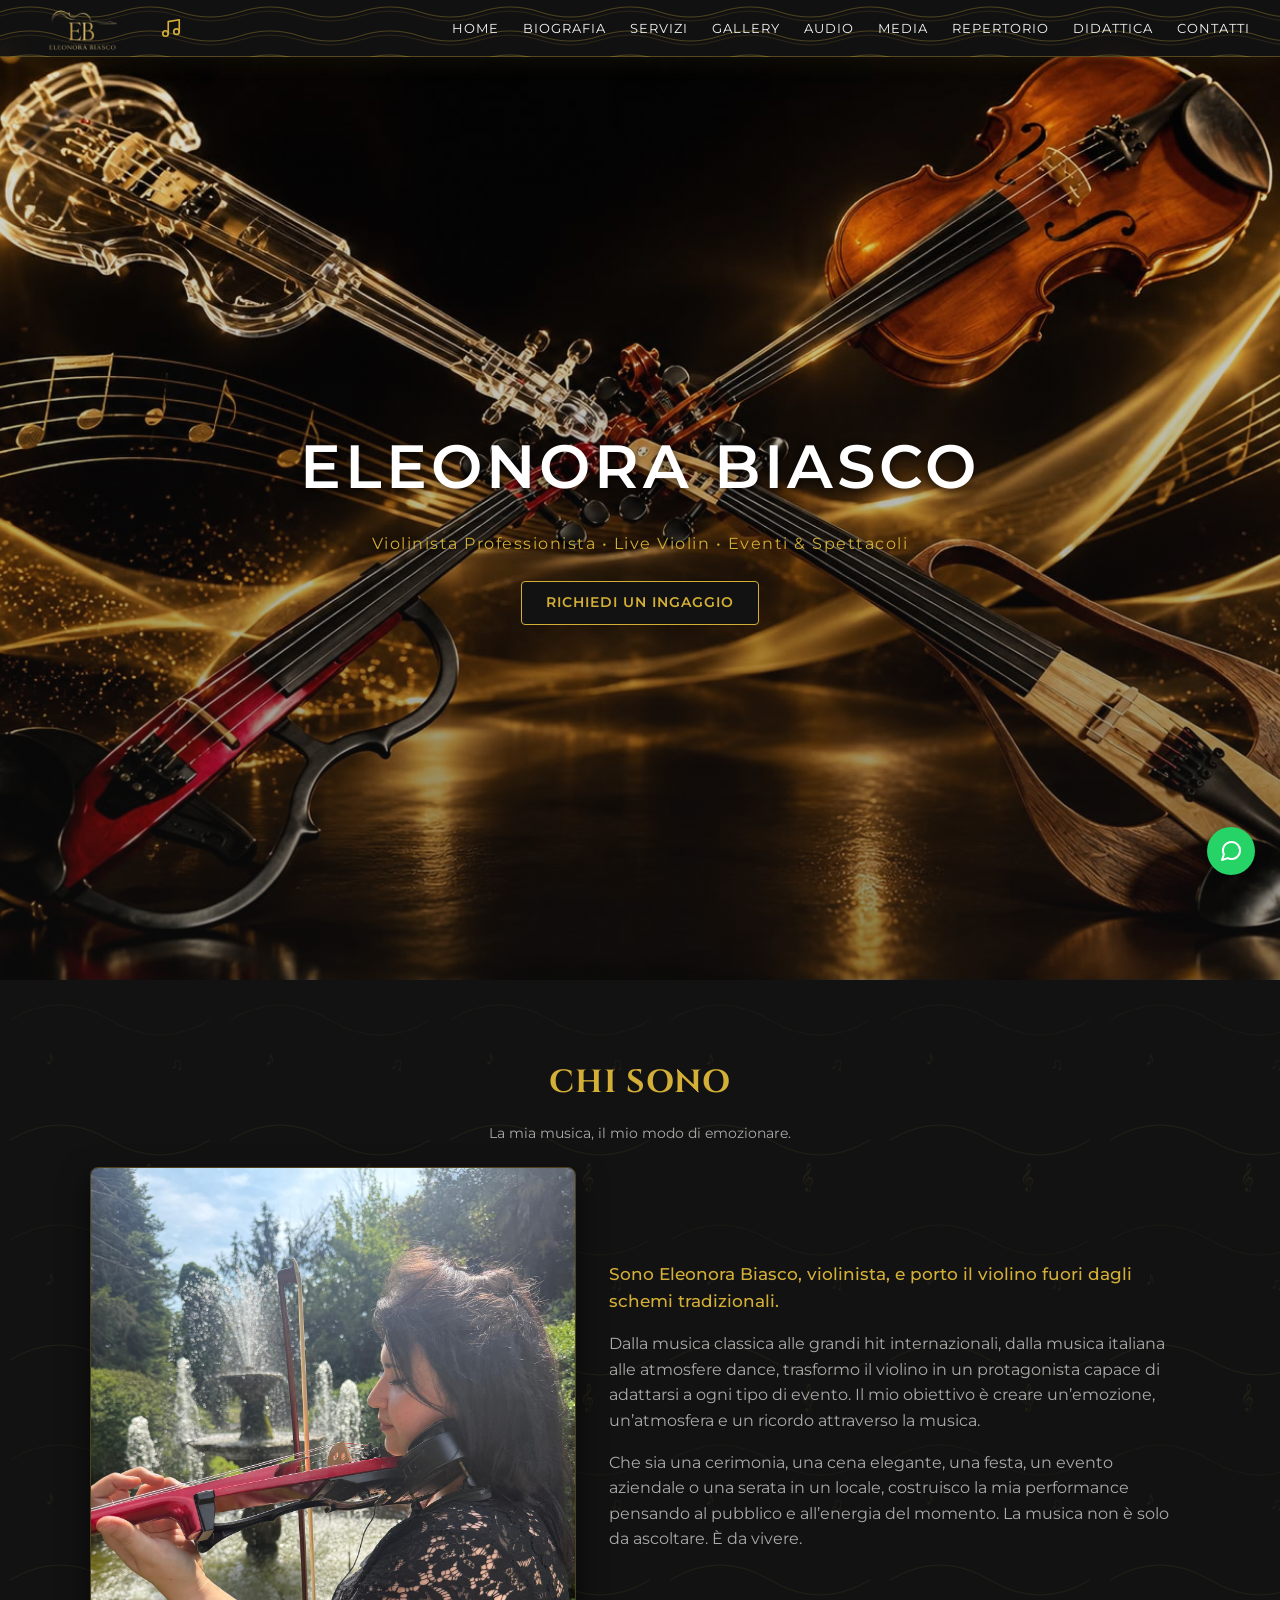
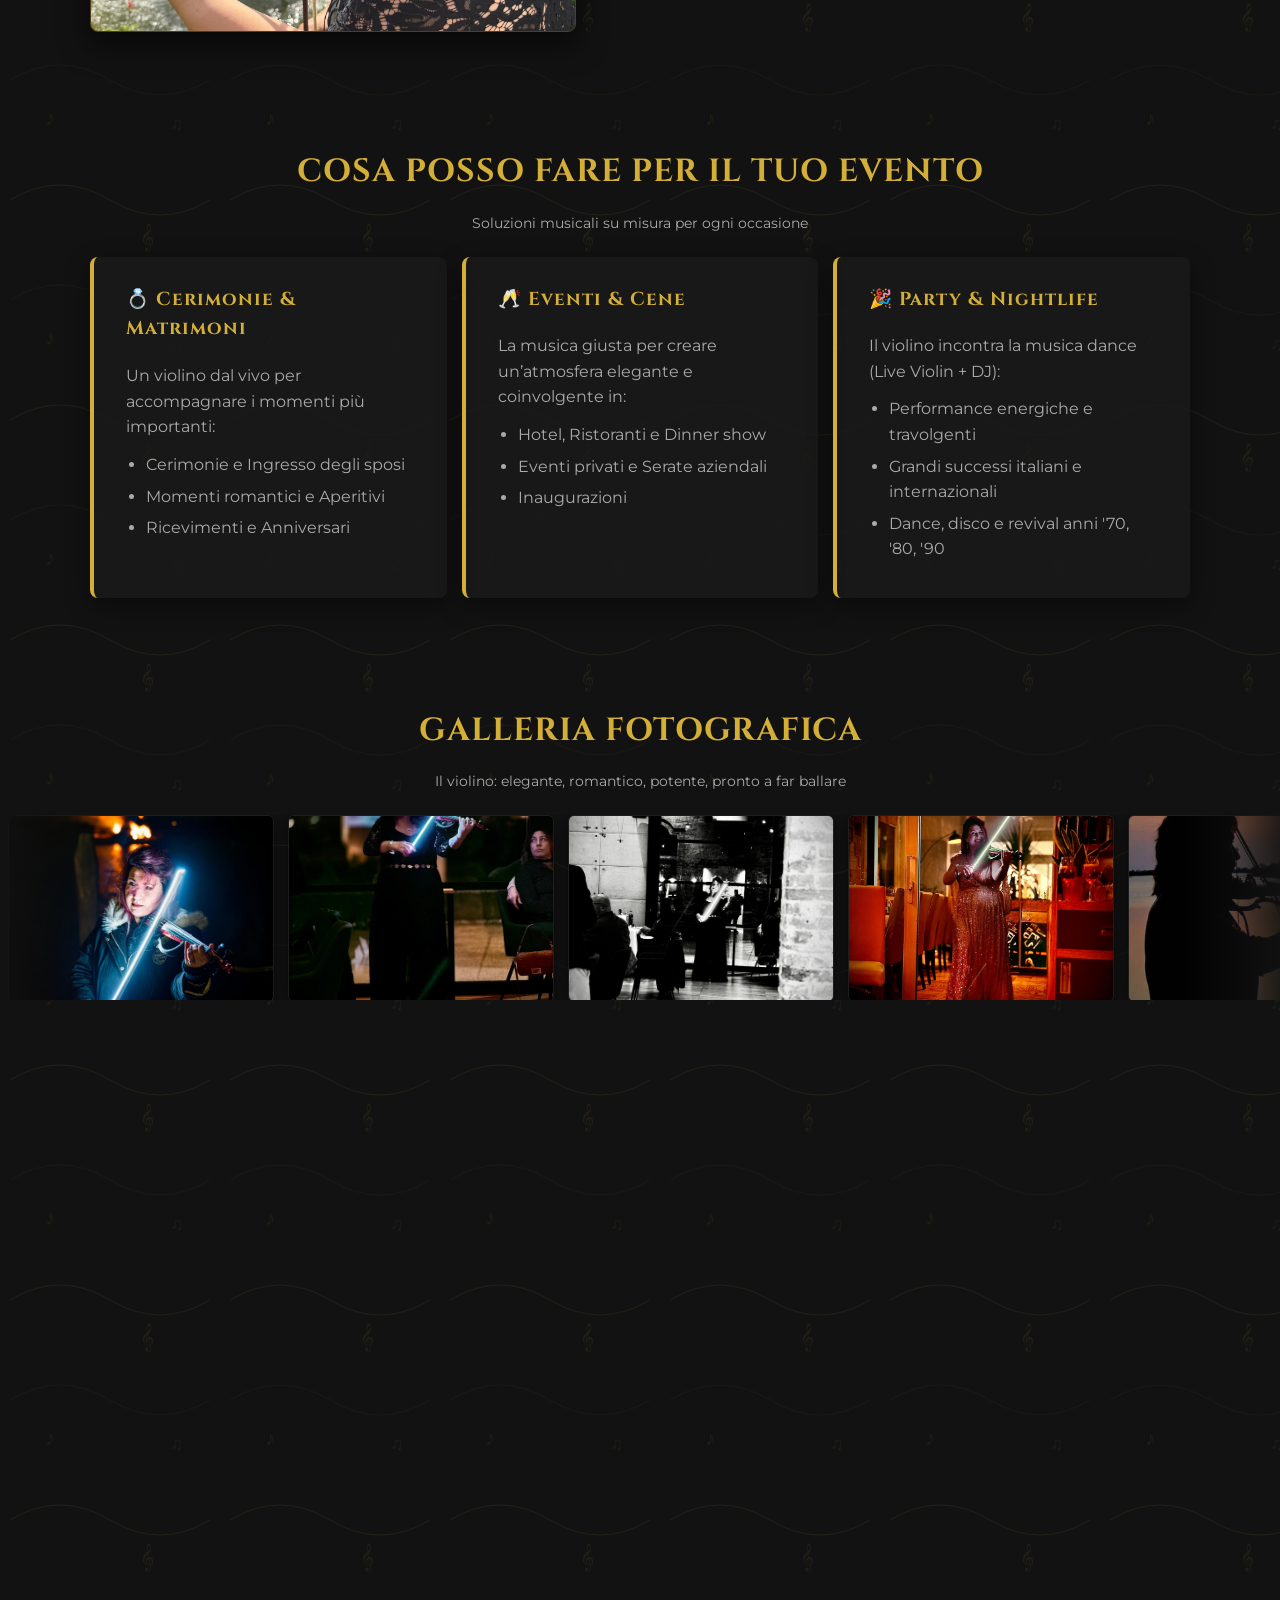
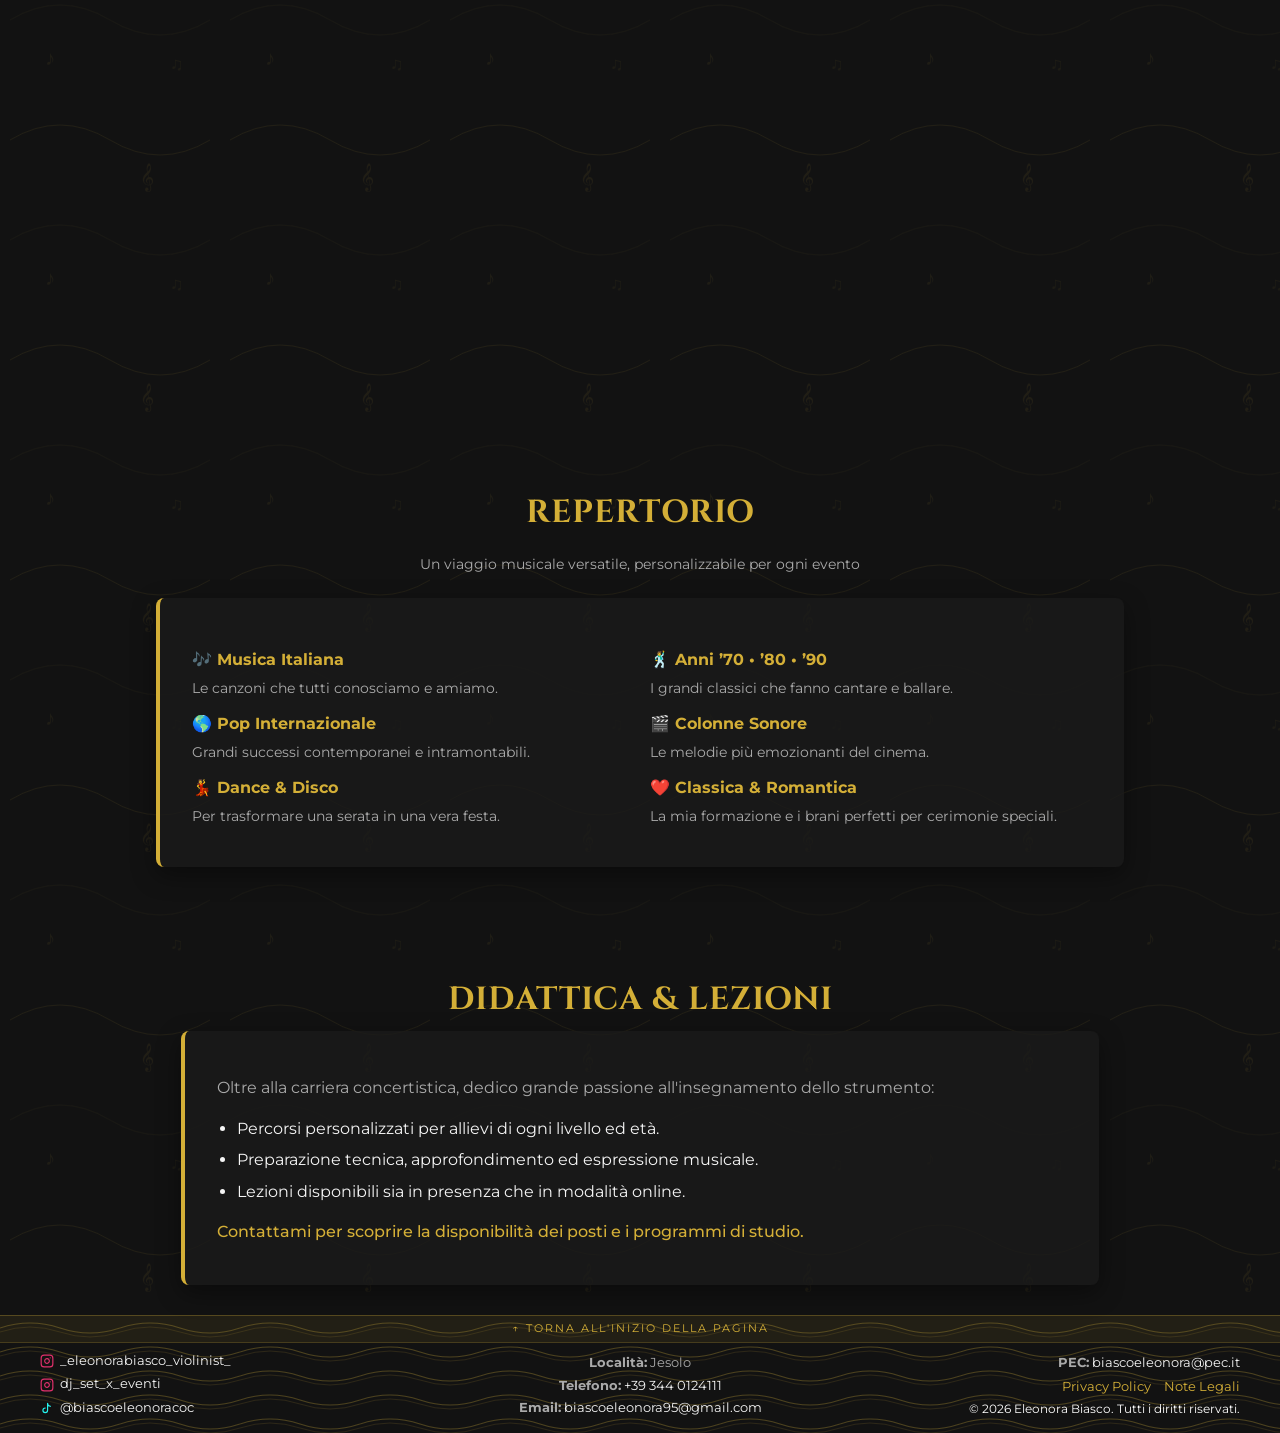
==== index.html @ b20035b4 "creazione sito Eleonora" ====
<!DOCTYPE html>
<html lang="it">
<head>
  <meta charset="UTF-8">
  <meta name="viewport" content="width=device-width, initial-scale=1.0">
  <title>Eleonora Biasco | Violinista Professionista</title>
  <link rel="stylesheet" href="style.css">
  <link href="https://fonts.googleapis.com/css2?family=Cinzel:wght@400;600;700&family=Great+Vibes&family=Montserrat:wght@300;400;500;600&display=swap" rel="stylesheet">
</head>
<body>

  <!-- Menu di Navigazione Superiore -->
  <header>
    <a href="#home" class="logo-link">
      <img src="img/foto22.png" alt="Eleonora Biasco Logo" class="header-logo" onerror="this.onerror=null; this.src='img/foto22.jpg';">
      <svg class="header-icon-music" xmlns="http://www.w3.org/2000/svg" width="22" height="22" viewBox="0 0 24 24" fill="none" stroke="#d4af37" stroke-width="1.8" stroke-linecap="round" stroke-linejoin="round">
        <path d="M9 18V5l12-2v13"></path>
        <circle cx="6" cy="18" r="3"></circle>
        <circle cx="18" cy="16" r="3"></circle>
      </svg>
    </a>
    <nav>
      <a href="#home">Home</a>
      <a href="#bio">Biografia</a>
      <a href="#servizi">Servizi</a>
      <a href="#gallery">Gallery</a>
      <a href="#audio">Audio</a>
      <a href="#media">Media</a>
      <a href="#repertorio">Repertorio</a>
      <a href="#didattica">Didattica</a>
      <a href="#contatti">Contatti</a>
    </nav>
  </header>

  <!-- Hero Section -->
  <section id="home" class="hero" style="background: url('img/foto23.jpeg') center/cover no-repeat;">
    <div class="hero-overlay"></div>
    <div class="hero-content">
      <h2>Eleonora Biasco</h2>
      <p>Violinista Professionista • Live Violin • Eventi & Spettacoli</p>
      <a href="#contatti" class="btn-hero"><span>Richiedi un Ingaggio</span></a>
    </div>
  </section>

  <!-- Sezione Biografia -->
  <section id="bio" class="bio-section">
    <div class="container">
      <h2 class="reveal-item">Chi Sono</h2>
      <p class="subtitle reveal-item">La mia musica, il mio modo di emozionare.</p>
      <div class="bio-grid reveal-item">
        <div class="bio-img-wrapper">
          <img src="img/foto16.jpeg" alt="Eleonora Biasco Violinista" onerror="this.onerror=null; this.src='img/foto16.jpg';">
        </div>
        <div class="bio-text">
          <p class="lead">Sono Eleonora Biasco, violinista, e porto il violino fuori dagli schemi tradizionali.</p>
          <p>Dalla musica classica alle grandi hit internazionali, dalla musica italiana alle atmosfere dance, trasformo il violino in un protagonista capace di adattarsi a ogni tipo di evento. Il mio obiettivo è creare un’emozione, un’atmosfera e un ricordo attraverso la musica.</p>
          <p>Che sia una cerimonia, una cena elegante, una festa, un evento aziendale o una serata in un locale, costruisco la mia performance pensando al pubblico e all’energia del momento. La musica non è solo da ascoltare. È da vivere.</p>
        </div>
      </div>
    </div>
  </section>

  <!-- Sezione Cosa Posso Fare (Servizi) -->
  <section id="servizi" class="servizi-section">
    <div class="container">
      <h2 class="reveal-item">Cosa Posso Fare Per Il Tuo Evento</h2>
      <p class="subtitle reveal-item">Soluzioni musicali su misura per ogni occasione</p>
      
      <div class="media-grid-services reveal-item" style="display: grid; grid-template-columns: repeat(auto-fit, minmax(280px, 1fr)); gap: 15px;">
        <div class="didattica-box" style="margin: 0; border-left-color: var(--primary-color);">
          <h3 style="color: var(--primary-color); margin-top: 0;">💍 Cerimonie & Matrimoni</h3>
          <p>Un violino dal vivo per accompagnare i momenti più importanti:</p>
          <ul style="margin: 8px 0; padding-left: 20px; color: var(--text-muted);">
            <li>Cerimonie e Ingresso degli sposi</li>
            <li>Momenti romantici e Aperitivi</li>
            <li>Ricevimenti e Anniversari</li>
          </ul>
        </div>

        <div class="didattica-box" style="margin: 0; border-left-color: var(--primary-color);">
          <h3 style="color: var(--primary-color); margin-top: 0;">🥂 Eventi & Cene</h3>
          <p>La musica giusta per creare un’atmosfera elegante e coinvolgente in:</p>
          <ul style="margin: 8px 0; padding-left: 20px; color: var(--text-muted);">
            <li>Hotel, Ristoranti e Dinner show</li>
            <li>Eventi privati e Serate aziendali</li>
            <li>Inaugurazioni</li>
          </ul>
        </div>

        <div class="didattica-box" style="margin: 0; border-left-color: var(--primary-color);">
          <h3 style="color: var(--primary-color); margin-top: 0;">🎉 Party & Nightlife</h3>
          <p>Il violino incontra la musica dance (Live Violin + DJ):</p>
          <ul style="margin: 8px 0; padding-left: 20px; color: var(--text-muted);">
            <li>Performance energiche e travolgenti</li>
            <li>Grandi successi italiani e internazionali</li>
            <li>Dance, disco e revival anni '70, '80, '90</li>
          </ul>
        </div>
      </div>
    </div>
  </section>

  <!-- Galleria Fotografica Infinita -->
  <section id="gallery" class="gallery-section">
    <div class="container">
      <h2 class="reveal-item">Galleria Fotografica</h2>
      <p class="subtitle reveal-item">Il violino: elegante, romantico, potente, pronto a far ballare</p>
    </div>
    <div class="infinite-slider reveal-item">
      <div class="slider-track" id="sliderTrack"></div>
    </div>
  </section>

  <!-- Sezione Audio & Demo -->
  <section id="audio" class="audio-section">
    <div class="container">
      <h2 class="reveal-item">Ascolta le Tracce Demo</h2>
      <p class="subtitle reveal-item">Estratti musicali in alta qualità per scoprire tutte le sfumature del violino</p>
      
      <div class="audio-grid">
        <div class="audio-card reveal-item">
          <h3>🎻 Hallelujah</h3>
          <p class="audio-desc">Demo • Live Violin</p>
          <audio controls preload="none" class="custom-audio">
            <source src="audio/demo1.m4a" type="audio/mp4">
            Il tuo browser non supporta l'elemento audio.
          </audio>
        </div>

        <div class="audio-card reveal-item">
          <h3>🎻 Chi Mai</h3>
          <p class="audio-desc">Demo • Live Violin</p>
          <audio controls preload="none" class="custom-audio">
            <source src="audio/demo2.m4a" type="audio/mp4">
            Il tuo browser non supporta l'elemento audio.
          </audio>
        </div>

        <div class="audio-card reveal-item">
          <h3>🎻 Can't Help Falling in Love</h3>
          <p class="audio-desc">Demo • Live Violin</p>
          <audio controls preload="none" class="custom-audio">
            <source src="audio/demo3.m4a" type="audio/mp4">
            Il tuo browser non supporta l'elemento audio.
          </audio>
        </div>

        <div class="audio-card reveal-item">
          <h3>🎻 Die With a Smile</h3>
          <p class="audio-desc">Demo • Live Violin</p>
          <audio controls preload="none" class="custom-audio">
            <source src="audio/demo4.m4a" type="audio/mp4">
            Il tuo browser non supporta l'elemento audio.
          </audio>
        </div>
      </div>
    </div>
  </section>

  <!-- Sezione Video / Performance -->
  <section id="media" class="media-section">
    <div class="container">
      <h2 class="reveal-item">Ascolta & Guarda</h2>
      <p class="subtitle reveal-item">Clicca su un video per aprirlo in primo piano</p>
      <div class="media-grid">
        <div class="video-wrapper reveal-item" data-src="video/video1.mp4">
          <video muted preload="metadata">
            <source src="video/video1.mp4" type="video/mp4">
            <source src="video/video1.mov" type="video/quicktime">
          </video>
          <div class="play-overlay">▶</div>
        </div>
        <div class="video-wrapper reveal-item" data-src="video/video2.mp4">
          <video muted preload="metadata">
            <source src="video/video2.mp4" type="video/mp4">
            <source src="video/video2.mov" type="video/quicktime">
          </video>
          <div class="play-overlay">▶</div>
        </div>
        <div class="video-wrapper reveal-item" data-src="video/video3.mp4">
          <video muted preload="metadata">
            <source src="video/video3.mp4" type="video/mp4">
            <source src="video/video3.mov" type="video/quicktime">
          </video>
          <div class="play-overlay">▶</div>
        </div>
        <div class="video-wrapper reveal-item" data-src="video/video4.mp4">
          <video muted preload="metadata">
            <source src="video/video4.mp4" type="video/mp4">
            <source src="video/video4.mov" type="video/quicktime">
          </video>
          <div class="play-overlay">▶</div>
        </div>
        <div class="video-wrapper reveal-item" data-src="video/video5.mp4">
          <video muted preload="metadata">
            <source src="video/video5.mp4" type="video/mp4">
            <source src="video/video5.mov" type="video/quicktime">
          </video>
          <div class="play-overlay">▶</div>
        </div>
      </div>
    </div>
  </section>

  <div id="videoModal" class="video-modal">
    <span class="close-modal" id="closeModal">&times;</span>
    <div class="modal-content-wrapper">
      <video id="modalVideo" controls></video>
    </div>
  </div>

  <!-- Sezione Repertorio -->
  <section id="repertorio" class="repertorio-section">
    <div class="container">
      <h2 class="reveal-item">Repertorio</h2>
      <p class="subtitle reveal-item">Un viaggio musicale versatile, personalizzabile per ogni evento</p>
      <div class="didattica-box reveal-item" style="max-width: 900px;">
        <div style="display: grid; grid-template-columns: repeat(auto-fit, minmax(250px, 1fr)); gap: 15px;">
          <div>
            <h4 style="color: var(--primary-color); margin-bottom: 4px;">🎶 Musica Italiana</h4>
            <p style="font-size: 0.88rem; margin-top: 0;">Le canzoni che tutti conosciamo e amiamo.</p>
            
            <h4 style="color: var(--primary-color); margin-bottom: 4px; margin-top: 12px;">🌎 Pop Internazionale</h4>
            <p style="font-size: 0.88rem; margin-top: 0;">Grandi successi contemporanei e intramontabili.</p>

            <h4 style="color: var(--primary-color); margin-bottom: 4px; margin-top: 12px;">💃 Dance & Disco</h4>
            <p style="font-size: 0.88rem; margin-top: 0;">Per trasformare una serata in una vera festa.</p>
          </div>
          <div>
            <h4 style="color: var(--primary-color); margin-bottom: 4px;">🕺 Anni ’70 • ’80 • ’90</h4>
            <p style="font-size: 0.88rem; margin-top: 0;">I grandi classici che fanno cantare e ballare.</p>

            <h4 style="color: var(--primary-color); margin-bottom: 4px; margin-top: 12px;">🎬 Colonne Sonore</h4>
            <p style="font-size: 0.88rem; margin-top: 0;">Le melodie più emozionanti del cinema.</p>

            <h4 style="color: var(--primary-color); margin-bottom: 4px; margin-top: 12px;">❤️ Classica & Romantica</h4>
            <p style="font-size: 0.88rem; margin-top: 0;">La mia formazione e i brani perfetti per cerimonie speciali.</p>
          </div>
        </div>
      </div>
    </div>
  </section>

  <!-- Sezione Didattica -->
  <section id="didattica" class="didattica-section">
    <div class="container">
      <h2 class="reveal-item">Didattica & Lezioni</h2>
      <div class="didattica-box reveal-item">
        <p>Oltre alla carriera concertistica, dedico grande passione all'insegnamento dello strumento:</p>
        <ul>
          <li>Percorsi personalizzati per allievi di ogni livello ed età.</li>
          <li>Preparazione tecnica, approfondimento ed espressione musicale.</li>
          <li>Lezioni disponibili sia in presenza che in modalità online.</li>
        </ul>
        <p class="highlight-text">Contattami per scoprire la disponibilità dei posti e i programmi di studio.</p>
      </div>
    </div>
  </section>

  <!-- Badge WhatsApp Fluttuante -->
  <div class="floating-buttons" id="floatingButtons">
    <a href="https://wa.me/393440124111?text=Ciao,%20vorrei%20ricevere%20maggiori%20informazioni." target="_blank" class="float-btn whatsapp-float" title="Scrivi su WhatsApp">
      <svg xmlns="http://www.w3.org/2000/svg" width="24" height="24" viewBox="0 0 24 24" fill="none" stroke="currentColor" stroke-width="2" stroke-linecap="round" stroke-linejoin="round"><path d="M21 11.5a8.38 8.38 0 0 1-.9 3.8 8.5 8.5 0 0 1-7.6 4.7 8.38 8.38 0 0 1-3.8-.9L3 21l1.9-5.7a8.38 8.38 0 0 1-.9-3.8 8.5 8.5 0 0 1 4.7-7.6 8.38 8.38 0 0 1 3.8-.9h.5a8.48 8.48 0 0 1 8 8v.5z"></path></svg>
    </a>
  </div>

  <!-- Footer -->
  <footer id="contatti">
    <a href="#home" class="footer-top-bar" title="Torna all'inizio">
      ↑ Torna all'inizio della pagina
    </a>
    <div class="footer-content">
      
      <div class="footer-col" style="text-align: left;">
        <a href="https://www.instagram.com/_eleonorabiasco_violinist_?stkn=MXVkNWNlazJsZmQwcQ==" target="_blank" class="footer-social-link">
          <svg xmlns="http://www.w3.org/2000/svg" width="14" height="14" viewBox="0 0 24 24" fill="none" stroke="#E1306C" stroke-width="2" stroke-linecap="round" stroke-linejoin="round"><rect x="2" y="2" width="20" height="20" rx="5" ry="5"></rect><path d="M16 11.37A4 4 0 1 1 12.63 8 4 4 0 0 1 16 11.37z"></path><line x1="17.5" y1="6.5" x2="17.51" y2="6.5"></line></svg>
          _eleonorabiasco_violinist_
        </a>
        <a href="https://www.instagram.com/dj_set_x_eventi?stkn=MWd2aWpudjIzcGs3Mg==" target="_blank" class="footer-social-link">
          <svg xmlns="http://www.w3.org/2000/svg" width="14" height="14" viewBox="0 0 24 24" fill="none" stroke="#E1306C" stroke-width="2" stroke-linecap="round" stroke-linejoin="round"><rect x="2" y="2" width="20" height="20" rx="5" ry="5"></rect><path d="M16 11.37A4 4 0 1 1 12.63 8 4 4 0 0 1 16 11.37z"></path><line x1="17.5" y1="6.5" x2="17.51" y2="6.5"></line></svg>
          dj_set_x_eventi
        </a>
        <a href="https://www.tiktok.com/@biascoeleonoracoc?_r=1&_t=ZN-99b9D42UOcI" target="_blank" class="footer-social-link">
          <svg xmlns="http://www.w3.org/2000/svg" width="14" height="14" viewBox="0 0 24 24" fill="none" stroke="#25F4EE" stroke-width="2" stroke-linecap="round" stroke-linejoin="round"><path d="M9 12a4 4 0 1 0 4 4V4a5 5 0 0 0 5 5"></path></svg>
          @biascoeleonoracoc
        </a>
      </div>

      <div class="footer-col" style="text-align: center;">
        <p><strong>Località:</strong> Jesolo</p>
        <p><strong>Telefono:</strong> <a href="tel:+393440124111">+39 344 0124111</a></p>
        <p><strong>Email:</strong> <a href="mailto:biascoeleonora95@gmail.com">biascoeleonora95@gmail.com</a></p>
      </div>

      <div class="footer-col" style="text-align: right;">
        <p><strong>PEC:</strong> <a href="mailto:biascoeleonora@pec.it">biascoeleonora@pec.it</a></p>
        <div style="margin: 3px 0;">
          <a href="privacy.html" style="color: var(--primary-color); margin-right: 10px;">Privacy Policy</a>
          <a href="note-legali.html" style="color: var(--primary-color);">Note Legali</a>
        </div>
        <p style="font-size: 0.72rem; color: #fff; margin-top: 2px;">&copy; 2026 Eleonora Biasco. Tutti i diritti riservati.</p>
      </div>

    </div>
  </footer>

  <script>
    // Gestione comparsa elementi allo scroll (Fade-in)
    const observerOptions = {
      root: null,
      rootMargin: '0px',
      threshold: 0.1
    };

    const revealObserver = new IntersectionObserver((entries, observer) => {
      entries.forEach(entry => {
        if (entry.isIntersecting) {
          entry.target.classList.add('active');
        }
      });
    }, observerOptions);

    document.querySelectorAll('.reveal-item').forEach(element => {
      revealObserver.observe(element);
    });

    // Gestione scomparsa badge WhatsApp al contatto con il footer
    window.addEventListener('scroll', () => {
      const footer = document.querySelector('footer');
      const floatingButtons = document.getElementById('floatingButtons');
      if (footer && floatingButtons) {
        const footerRect = footer.getBoundingClientRect();
        const windowHeight = window.innerHeight;
        
        if (footerRect.top < windowHeight) {
          floatingButtons.classList.add('hidden');
        } else {
          floatingButtons.classList.remove('hidden');
        }
      }
    });

    const track = document.getElementById('sliderTrack');
    let slidesHTML = '';
    for (let i = 1; i <= 20; i++) {
      let extraClass = (i === 11 || i === 19) ? 'class="fix-contain"' : '';
      slidesHTML += `
        <div class="slide">
          <img src="img/foto${i}.jpeg" alt="Eleonora Biasco Foto ${i}" ${extraClass} onerror="this.onerror=null; this.src='img/foto${i}.jpg';">
        </div>
      `;
    }
    track.innerHTML = slidesHTML + slidesHTML + slidesHTML;
    track.style.width = `calc(280px * 60)`;

    const styleSheet = document.styleSheets[0];
    const keyframes = `
      @keyframes scrollGallery {
        0% { transform: translateX(0); }
        100% { transform: translateX(calc(-280px * 20)); }
      }
    `;
    try { styleSheet.insertRule(keyframes, styleSheet.cssRules.length); } catch (e) {}

    const videoModal = document.getElementById('videoModal');
    const modalVideo = document.getElementById('modalVideo');
    const closeModal = document.getElementById('closeModal');
    const videoWrappers = document.querySelectorAll('.video-wrapper');

    function pauseAllVideos() {
      document.querySelectorAll('video').forEach(vid => {
        vid.pause();
      });
    }

    document.querySelectorAll('video').forEach(videoElement => {
      videoElement.addEventListener('play', () => {
        document.querySelectorAll('video').forEach(other => {
          if (other !== videoElement) {
            other.pause();
          }
        });
      });
    });

    videoWrappers.forEach(wrapper => {
      wrapper.addEventListener('click', () => {
        pauseAllVideos();
        const src = wrapper.getAttribute('data-src');
        modalVideo.src = src;
        videoModal.classList.add('active');
        document.body.style.overflow = 'hidden';
        modalVideo.play();
      });
    });

    function closeVideoModal() {
      modalVideo.pause();
      modalVideo.src = '';
      videoModal.classList.remove('active');
      document.body.style.overflow = 'auto';
    }

    closeModal.addEventListener('click', closeVideoModal);
    
    videoModal.addEventListener('click', (e) => {
      if (e.target === videoModal) {
        closeVideoModal();
      }
    });

    document.addEventListener('keydown', (e) => {
      if (e.key === 'Escape') {
        closeVideoModal();
      }
    });
  </script>

</body>
</html>
---- style.css ----
/* VARIABILI PER I COLORI E FONT */
:root {
  --primary-color: #d4af37; /* Oro elegante */
  --bg-color: #121212;      /* Sfondo scuro principale */
  --bg-card: rgba(26, 26, 26, 0.75);
  --text-color: #f5f5f5;
  --text-muted: #aaaaaa;
  --font-heading: 'Cinzel', serif;
  --font-body: 'Montserrat', sans-serif;
  --font-name: 'Great Vibes', cursive;
}

html {
  scroll-behavior: smooth;
}

/* Trama musicale globale */
body {
  font-family: var(--font-body);
  margin: 0;
  padding: 0;
  background-color: var(--bg-color);
  background-image: url("data:image/svg+xml,%3Csvg width='220' height='220' viewBox='0 0 220 220' xmlns='http://www.w3.org/2000/svg'%3E%3Cpath d='M10 40 Q 60 10, 110 40 T 210 40' fill='none' stroke='%23d4af37' stroke-width='1' opacity='0.08'/%3E%3Cpath d='M10 140 Q 60 110, 110 140 T 210 140' fill='none' stroke='%23d4af37' stroke-width='0.7' opacity='0.06'/%3E%3Ctext x='140' y='85' fill='%23d4af37' opacity='0.075' font-size='24' font-family='serif'%3E𝄞%3C/text%3E%3Ctext x='45' y='185' fill='%23d4af37' opacity='0.065' font-size='20'%3E♪%3C/text%3E%3Ctext x='170' y='190' fill='%23d4af37' opacity='0.06' font-size='18'%3E♫%3C/text%3E%3C/svg%3E");
  background-repeat: repeat;
  color: var(--text-color);
  line-height: 1.6;
}

h1, h2, h3 {
  font-family: var(--font-heading);
  letter-spacing: 1px;
}

.container {
  max-width: 1100px;
  margin: 0 auto;
  padding: 0 20px;
}

/* HEADER E MENU DI NAVIGAZIONE CON ANIMAZIONE LUMINESCENTE */
header {
  position: fixed;
  top: 0;
  width: 100%;
  background-color: rgba(18, 18, 18, 0.95);
  background-image: url("data:image/svg+xml,%3Csvg width='120' height='24' viewBox='0 0 120 24' xmlns='http://www.w3.org/2000/svg'%3E%3Cpath d='M0 12 Q 30 2, 60 12 T 120 12' fill='none' stroke='%23d4af37' stroke-width='1.1' opacity='0.3'/%3E%3Cpath d='M0 16 Q 30 6, 60 16 T 120 16' fill='none' stroke='%23d4af37' stroke-width='0.7' opacity='0.2'/%3E%3C/svg%3E");
  background-repeat: repeat;
  backdrop-filter: blur(8px);
  padding: 8px 30px;
  display: flex;
  justify-content: space-between;
  align-items: center;
  z-index: 1000;
  box-sizing: border-box;
  border-bottom: 1px solid rgba(212, 175, 55, 0.35);
  box-shadow: 0 4px 25px rgba(212, 175, 55, 0.08);
  overflow: visible;
}

.logo {
  font-family: var(--font-name);
  font-size: 2.2rem;
  color: var(--primary-color);
  font-weight: 400;
  letter-spacing: 2px;
}

.logo-link {
  position: relative;
  display: flex;
  align-items: center;
  gap: 12px;
  height: 40px;
  text-decoration: none;
}

.header-logo {
  height: 125px; 
  width: auto;
  position: absolute;
  top: 50%;
  left: 0;
  transform: translateY(-54%);
  display: block;
}

.header-icon-music {
  margin-left: 130px;
  transition: transform 0.3s ease, filter 0.3s ease;
}

.logo-link:hover .header-icon-music {
  transform: scale(1.1);
  filter: drop-shadow(0 0 6px rgba(212, 175, 55, 0.6));
}

nav a {
  color: var(--text-color);
  text-decoration: none;
  margin-left: 20px;
  font-size: 0.8rem;
  text-transform: uppercase;
  letter-spacing: 1px;
  position: relative;
  transition: color 0.3s ease, text-shadow 0.3s ease, transform 0.3s ease;
}

nav a::after {
  content: '';
  position: absolute;
  width: 0;
  height: 2px;
  bottom: -4px;
  left: 0;
  background-color: var(--primary-color);
  box-shadow: 0 0 10px var(--primary-color);
  transition: width 0.3s ease;
}

nav a:hover {
  color: var(--primary-color);
  text-shadow: 0 0 12px rgba(212, 175, 55, 0.7), 0 0 25px rgba(212, 175, 55, 0.4);
  transform: translateY(-1px);
}

nav a:hover::after {
  width: 100%;
}

/* HERO SECTION */
.hero {
  height: 100vh;
  position: relative;
  display: flex;
  justify-content: center;
  align-items: center;
  text-align: center;
}

.hero-overlay {
  position: absolute;
  top: 0;
  left: 0;
  width: 100%;
  height: 100%;
  background: linear-gradient(rgba(18, 18, 18, 0.1), rgba(18, 18, 18, 0.5));
}

.hero-content {
  position: relative;
  z-index: 2;
  padding: 0 20px;
}

.hero-content h2 {
  font-family: var(--font-body);
  font-size: 3.8rem;
  color: #fff;
  margin-bottom: 10px;
  letter-spacing: 4px;
  font-weight: 600;
  text-transform: uppercase;
  text-shadow: 0 2px 10px rgba(0,0,0,0.6);
}

.hero-content p {
  font-size: 1rem; 
  color: var(--primary-color);
  margin-bottom: 25px;
  letter-spacing: 1.5px;
  font-weight: 400;
  text-shadow: 0 1px 5px rgba(0,0,0,0.6);
}

.btn-hero {
  position: relative;
  display: inline-block;
  background-color: #121212;
  color: var(--primary-color);
  border: 1px solid var(--primary-color);
  padding: 10px 24px; 
  border-radius: 4px;
  font-weight: 600;
  font-size: 0.85rem;
  text-decoration: none;
  text-transform: uppercase;
  letter-spacing: 1px;
  overflow: hidden;
  z-index: 1;
  transition: color 0.3s ease, transform 0.3s ease, box-shadow 0.3s ease;
}

.btn-hero span {
  position: relative;
  z-index: 2;
}

.btn-hero::before {
  content: '';
  position: absolute;
  top: 0;
  left: 0;
  width: 100%;
  height: 100%;
  background-color: var(--primary-color);
  z-index: 1;
  transform: scaleX(0);
  transform-origin: right;
  transition: transform 0.4s cubic-bezier(0.65, 0, 0.35, 1);
}

.btn-hero:hover::before {
  transform: scaleX(1);
  transform-origin: left;
}

.btn-hero:hover {
  color: #121212;
  transform: translateY(-2px);
  box-shadow: 0 4px 15px rgba(212, 175, 55, 0.4);
}

/* SEZIONI GENERICHE */
section {
  padding: 50px 0 30px; 
  background: transparent;
}

section h2 {
  font-size: 2rem;
  color: var(--primary-color);
  text-align: center;
  margin-bottom: 6px;
  text-transform: uppercase;
}

.subtitle {
  text-align: center;
  color: var(--text-muted);
  margin-bottom: 22px; 
  font-size: 0.9rem;
}

.bio-section, .servizi-section, .audio-section, .gallery-section, .media-section, .repertorio-section, .didattica-section {
  background: transparent !important;
}

.bio-grid {
  display: flex;
  gap: 35px;
  align-items: center;
  margin-top: 15px; 
}

.bio-img-wrapper {
  flex: 1;
}

.bio-img-wrapper img {
  width: 100%;
  border-radius: 8px;
  box-shadow: 0 12px 30px rgba(0,0,0,0.6);
  border: 1px solid rgba(212, 175, 55, 0.3);
}

.bio-text {
  flex: 1.2;
}

.bio-text .lead {
  font-size: 1.05rem;
  color: var(--primary-color);
  font-weight: 500;
  margin-bottom: 12px;
}

.bio-text p {
  color: var(--text-muted);
  margin-bottom: 10px;
}

.audio-grid {
  display: grid;
  grid-template-columns: repeat(auto-fit, minmax(240px, 1fr));
  gap: 15px;
  margin-top: 15px;
}

.audio-card {
  background: var(--bg-card);
  padding: 18px;
  border-radius: 8px;
  border: 1px solid rgba(212, 175, 55, 0.25);
  box-shadow: 0 8px 25px rgba(0,0,0,0.4);
  text-align: center;
  transition: transform 0.3s ease, border-color 0.3s ease;
}

.audio-card:hover {
  transform: translateY(-3px);
  border-color: var(--primary-color);
}

.audio-card h3 {
  color: var(--primary-color);
  font-size: 1rem;
  margin-top: 0;
  margin-bottom: 4px;
}

.audio-desc {
  font-size: 0.78rem;
  color: var(--text-muted);
  margin-bottom: 10px;
}

.custom-audio {
  width: 100%;
  outline: none;
  height: 35px;
}

.infinite-slider {
  width: 100%;
  overflow: hidden;
  position: relative;
  margin-top: 15px;
}

.infinite-slider::before,
.infinite-slider::after {
  content: "";
  position: absolute;
  top: 0;
  width: 100px;
  height: 100%;
  z-index: 2;
  pointer-events: none;
}

.infinite-slider::before {
  left: 0;
  background: linear-gradient(to right, rgba(18,18,18,0.9), transparent);
}

.infinite-slider::after {
  right: 0;
  background: linear-gradient(to left, rgba(18,18,18,0.9), transparent);
}

.slider-track {
  display: flex;
  width: calc(280px * 10);
  animation: scrollGallery 30s linear infinite;
}

.slider-track:hover {
  animation-play-state: paused;
}

.slide {
  width: 280px;
  height: 185px;
  padding: 0 8px;
  box-sizing: border-box;
  flex-shrink: 0;
}

.slide img {
  width: 100%;
  height: 100%;
  object-fit: cover;
  border-radius: 6px;
  box-shadow: 0 5px 15px rgba(0,0,0,0.5);
  border: 1px solid rgba(255,255,255,0.05);
  transition: transform 0.3s ease;
}

.slide img.fix-contain {
  object-fit: contain;
  background-color: #0d0d0d;
}

.slide img:hover {
  transform: scale(1.03);
}

@keyframes scrollGallery {
  0% { transform: translateX(0); }
  100% { transform: translateX(calc(-280px * 20)); }
}

.media-grid {
  display: grid;
  grid-template-columns: repeat(auto-fit, minmax(170px, 1fr));
  gap: 15px;
  margin-top: 15px;
}

.video-wrapper {
  position: relative;
  padding-bottom: 177.78%;
  height: 0;
  background: #000;
  border-radius: 10px;
  overflow: hidden;
  box-shadow: 0 8px 20px rgba(0,0,0,0.5);
  border: 1px solid rgba(212, 175, 55, 0.2);
  width: 100%;
  cursor: pointer;
  transition: transform 0.3s ease, border-color 0.3s ease;
}

.video-wrapper:hover {
  transform: translateY(-4px);
  border-color: var(--primary-color);
}

.video-wrapper video {
  position: absolute;
  top: 0;
  left: 0;
  width: 100%;
  height: 100%;
  object-fit: cover;
  pointer-events: none;
}

.play-overlay {
  position: absolute;
  top: 50%;
  left: 50%;
  transform: translate(-50%, -50%);
  width: 44px;
  height: 44px;
  background: rgba(212, 175, 55, 0.85);
  color: #121212;
  border-radius: 50%;
  display: flex;
  align-items: center;
  justify-content: center;
  font-size: 1.1rem;
  font-weight: bold;
  box-shadow: 0 4px 12px rgba(0,0,0,0.5);
  transition: transform 0.3s ease, background 0.3s ease;
  z-index: 2;
  padding-left: 2px;
}

.video-wrapper:hover .play-overlay {
  transform: translate(-50%, -50%) scale(1.1);
  background: #fff;
}

.video-modal {
  display: none;
  position: fixed;
  top: 0;
  left: 0;
  width: 100%;
  height: 100%;
  background: rgba(0, 0, 0, 0.88);
  backdrop-filter: blur(10px);
  z-index: 3000;
  justify-content: center;
  align-items: center;
  padding: 20px;
  box-sizing: border-box;
}

.video-modal.active {
  display: flex;
}

.modal-content-wrapper {
  position: relative;
  width: 100%;
  max-width: 380px;
  max-height: 85vh;
  background: #000;
  border-radius: 16px;
  overflow: hidden;
  box-shadow: 0 25px 60px rgba(0,0,0,0.9);
  border: 1px solid var(--primary-color);
}

.modal-content-wrapper video {
  width: 100%;
  height: auto;
  max-height: 85vh;
  display: block;
  object-fit: contain;
}

.close-modal {
  position: absolute;
  top: 20px;
  right: 25px;
  font-size: 2.2rem;
  color: #fff;
  cursor: pointer;
  z-index: 3010;
  width: 45px;
  height: 45px;
  background: rgba(0, 0, 0, 0.6);
  border-radius: 50%;
  display: flex;
  align-items: center;
  justify-content: center;
  border: 1px solid rgba(255, 255, 255, 0.2);
  transition: all 0.3s ease;
}

.close-modal:hover {
  color: var(--primary-color);
  background: rgba(0, 0, 0, 0.9);
}

.didattica-box {
  background: var(--bg-card);
  padding: 28px 32px;
  border-radius: 8px;
  border-left: 4px solid var(--primary-color);
  max-width: 850px;
  margin: 0 auto;
  box-shadow: 0 8px 25px rgba(0,0,0,0.4);
}

.didattica-box p {
  color: var(--text-muted);
  margin-bottom: 12px;
}

.didattica-box ul {
  margin: 15px 0;
  padding-left: 20px;
  color: var(--text-color);
}

.didattica-box li {
  margin-bottom: 6px;
}

.highlight-text {
  color: var(--primary-color) !important;
  font-weight: 500;
  margin-top: 15px;
}

/* ANIMAZIONI SCROLL REVEAL (FADE-IN) */
.reveal-item {
  opacity: 0;
  transform: translateY(30px);
  transition: opacity 0.8s ease-out, transform 0.8s ease-out;
}

.reveal-item.active {
  opacity: 1;
  transform: translateY(0);
}

.floating-buttons {
  position: fixed;
  bottom: 25px;
  right: 25px;
  z-index: 999;
  transition: opacity 0.3s ease, visibility 0.3s ease, transform 0.3s ease;
}

.floating-buttons.hidden {
  opacity: 0;
  visibility: hidden;
  pointer-events: none;
  transform: translateY(20px);
}

.float-btn {
  display: flex;
  align-items: center;
  justify-content: center;
  width: 48px;
  height: 48px;
  border-radius: 50%;
  box-shadow: 0 4px 15px rgba(0,0,0,0.4);
  transition: transform 0.3s ease, background-color 0.3s ease;
  color: #fff;
  text-decoration: none;
}

.float-btn:hover {
  transform: scale(1.1);
}

.whatsapp-float {
  background-color: #25d366;
}

.whatsapp-float:hover {
  background-color: #1ebd58;
}

footer {
  background-color: rgba(18, 18, 18, 0.95);
  background-image: url("data:image/svg+xml,%3Csvg width='120' height='24' viewBox='0 0 120 24' xmlns='http://www.w3.org/2000/svg'%3E%3Cpath d='M0 12 Q 30 2, 60 12 T 120 12' fill='none' stroke='%23d4af37' stroke-width='1.1' opacity='0.3'/%3E%3Cpath d='M0 16 Q 30 6, 60 16 T 120 16' fill='none' stroke='%23d4af37' stroke-width='0.7' opacity='0.2'/%3E%3C/svg%3E");
  background-repeat: repeat;
  border-top: 1px solid rgba(212, 175, 55, 0.35);
  padding: 8px 30px 12px;
  color: var(--text-muted);
}

.footer-top-bar {
  display: block;
  text-align: center;
  padding: 4px 0;
  margin: -8px -30px 8px -30px;
  background: rgba(212, 175, 55, 0.08);
  border-bottom: 1px solid rgba(212, 175, 55, 0.2);
  color: var(--primary-color);
  font-size: 0.7rem;
  text-transform: uppercase;
  letter-spacing: 2px;
  text-decoration: none;
  transition: background 0.3s ease, color 0.3s ease;
}

.footer-top-bar:hover {
  background: rgba(212, 175, 55, 0.2);
  color: #fff;
}

.footer-content {
  max-width: 1200px;
  margin: 0 auto;
  display: flex;
  justify-content: space-between;
  align-items: center;
  flex-wrap: wrap;
  gap: 15px;
}

.footer-col {
  flex: 1;
  min-width: 240px;
  font-size: 0.8rem;
}

.footer-col p {
  margin: 2px 0;
  font-size: 0.8rem;
  color: var(--text-muted);
}

.footer-col a {
  color: var(--text-color);
  text-decoration: none;
  transition: color 0.3s;
}

.footer-col a:hover {
  color: var(--primary-color);
}

.footer-social-link {
  display: flex;
  align-items: center;
  gap: 6px;
  margin-bottom: 3px;
  font-size: 0.8rem;
  color: var(--text-color);
  text-decoration: none;
  transition: color 0.3s;
}

.footer-social-link:hover {
  color: var(--primary-color);
}

@media (max-width: 768px) {
  header {
    padding: 8px 15px;
    flex-direction: column;
    gap: 4px;
  }

  .logo-link {
    height: auto;
  }

  .header-logo {
    height: 70px;
    position: static;
    transform: none;
  }

  .header-icon-music {
    display: none;
  }
  
  nav {
    display: flex;
    gap: 8px;
    overflow-x: auto;
    width: 100%;
    justify-content: center;
  }
  
  nav a {
    margin-left: 0;
    font-size: 0.7rem;
  }
  
  .hero-content h2 {
    font-size: 2.3rem;
  }
  
  .hero-content p {
    font-size: 0.85rem;
  }

  .bio-grid {
    flex-direction: column;
  }
  
  .media-grid {
    grid-template-columns: repeat(2, 1fr) !important;
    gap: 12px;
  }

  .footer-content {
    flex-direction: column;
    text-align: center;
    gap: 10px;
  }

  .footer-col {
    text-align: center !important;
    min-width: 100%;
  }

  .footer-social-link {
    justify-content: center;
  }
}
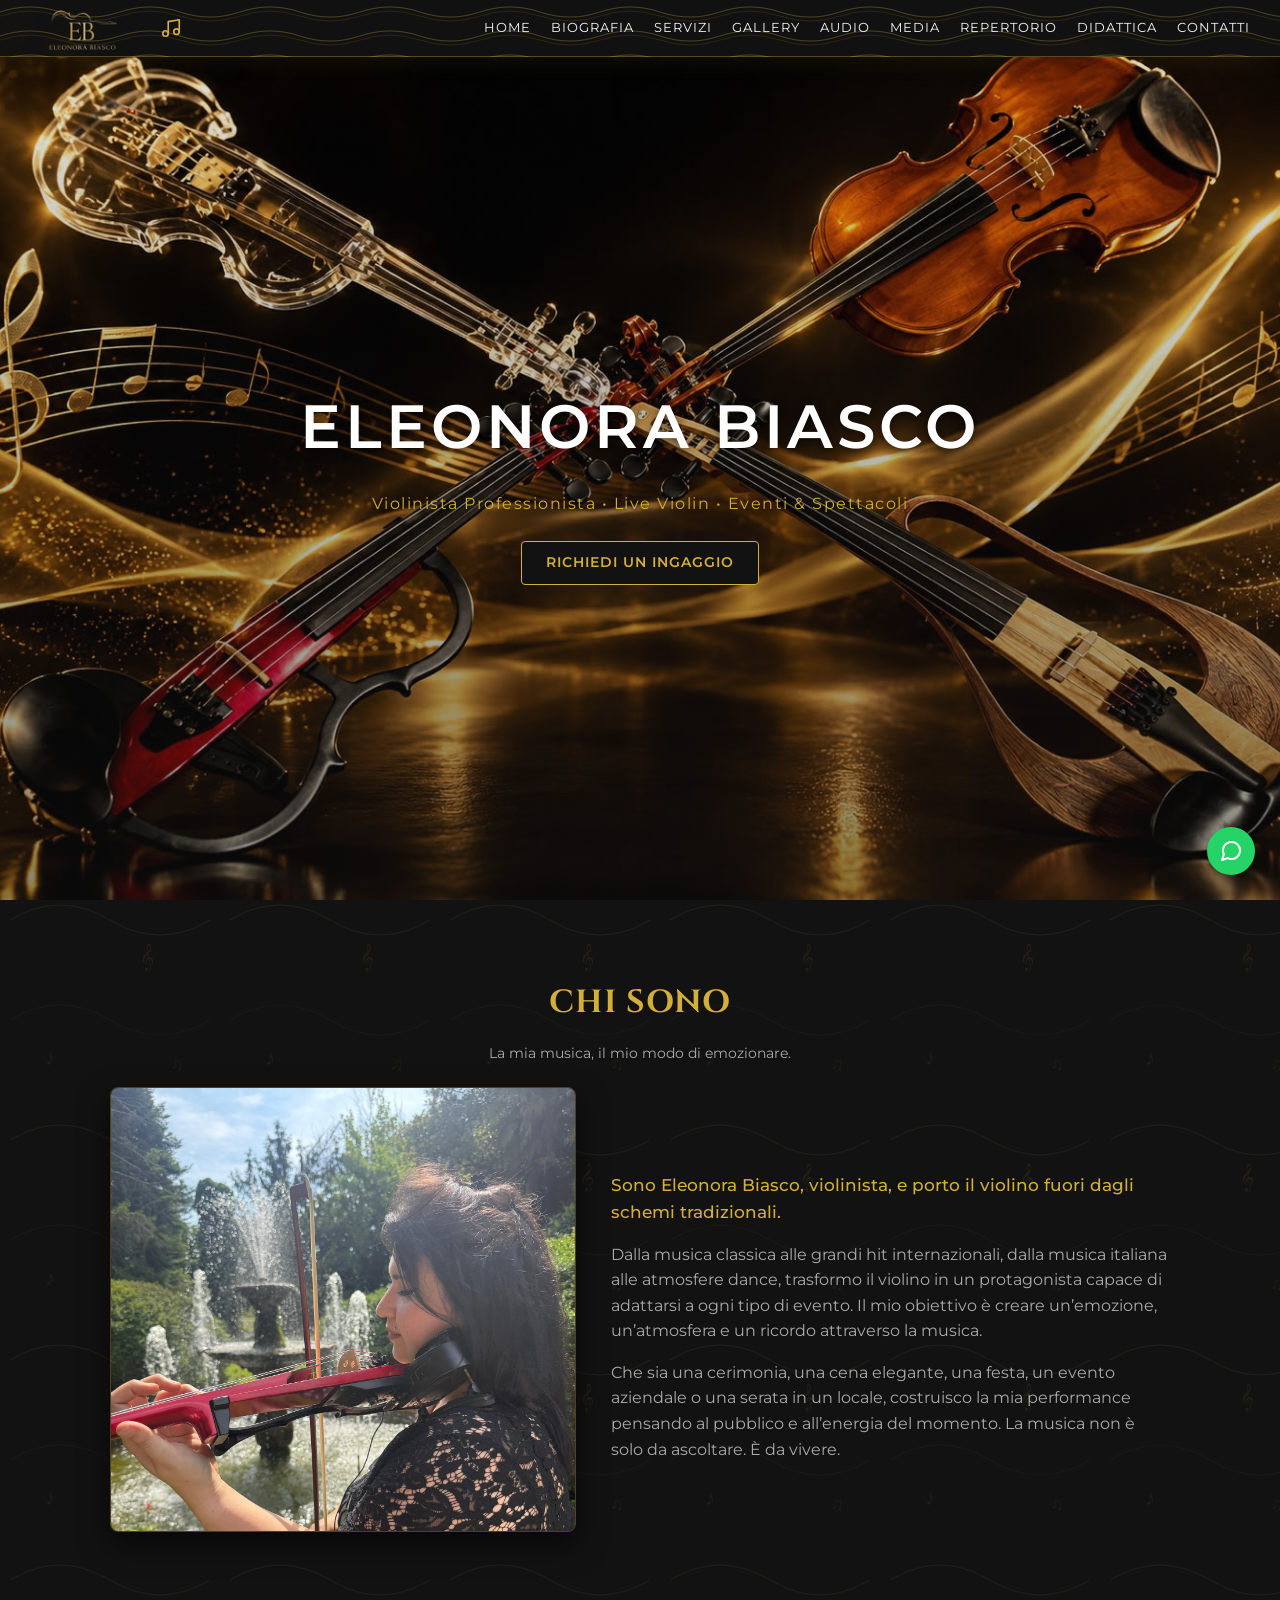
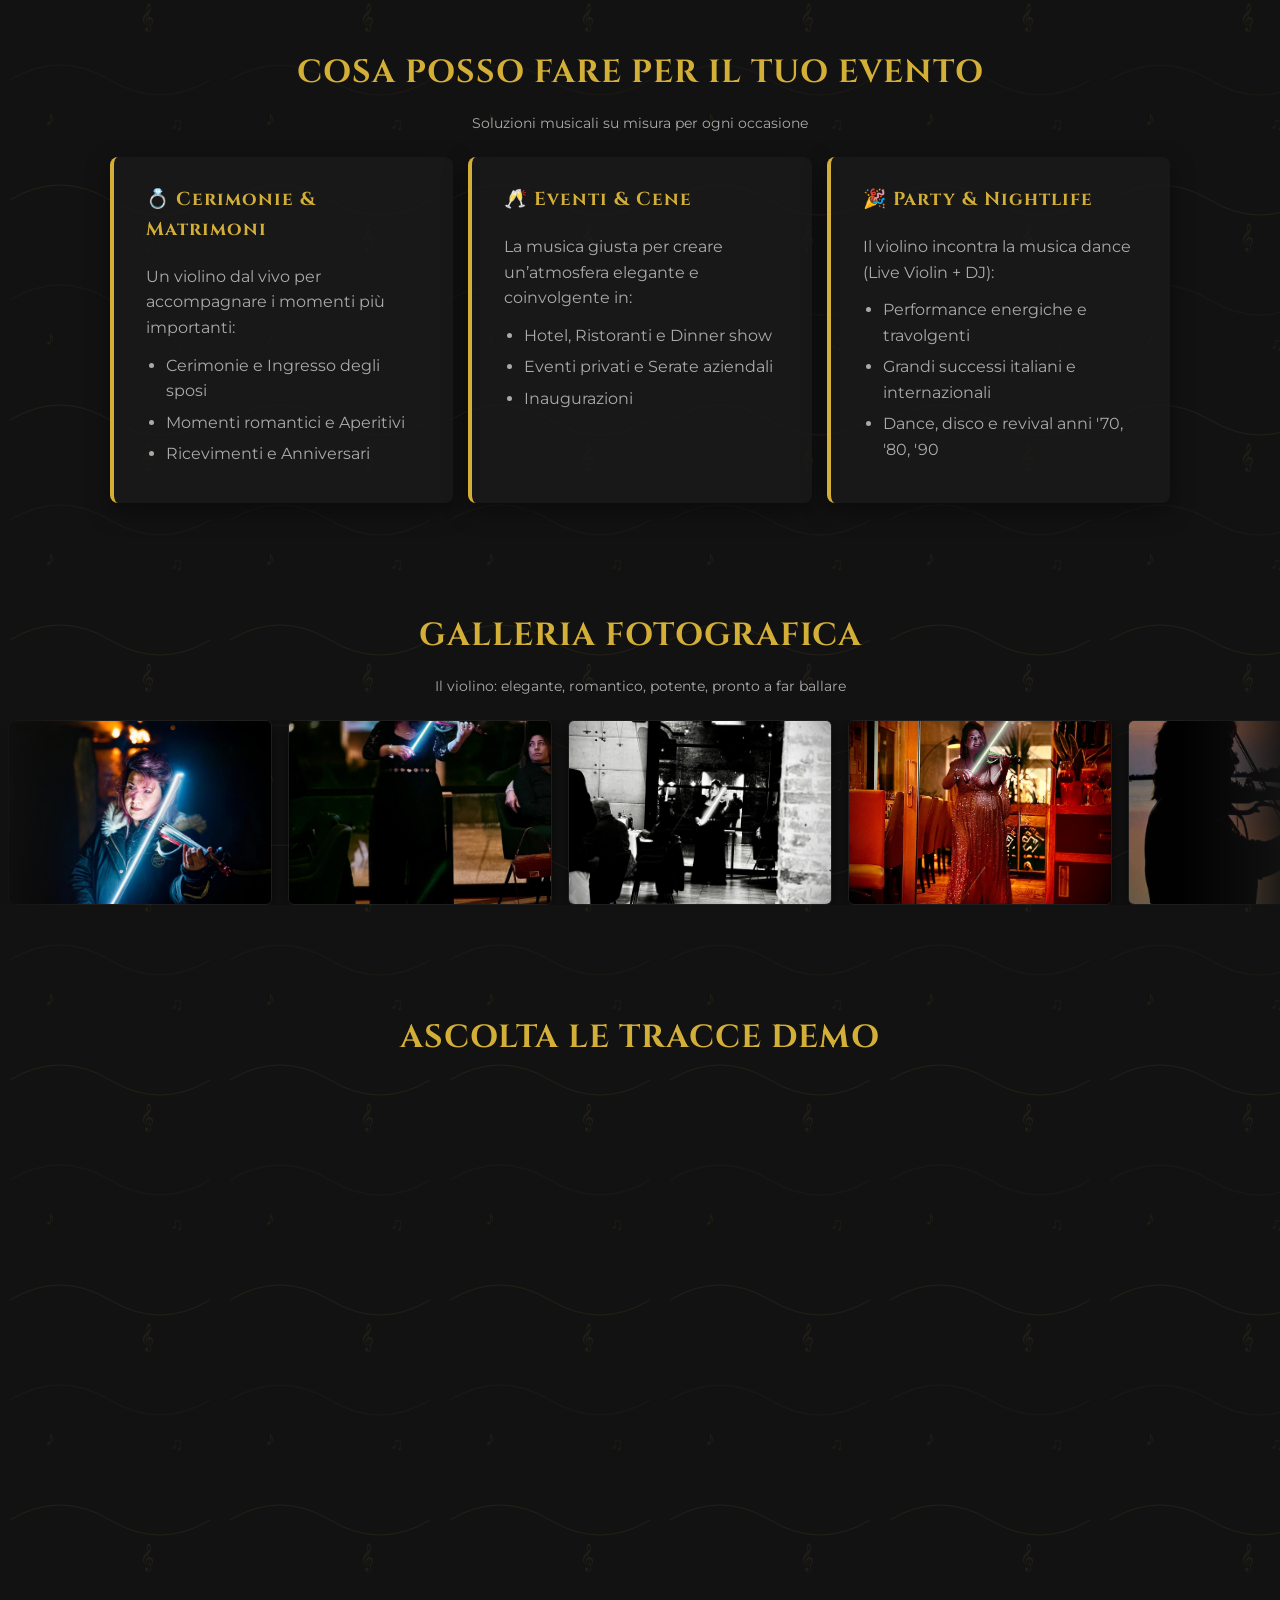
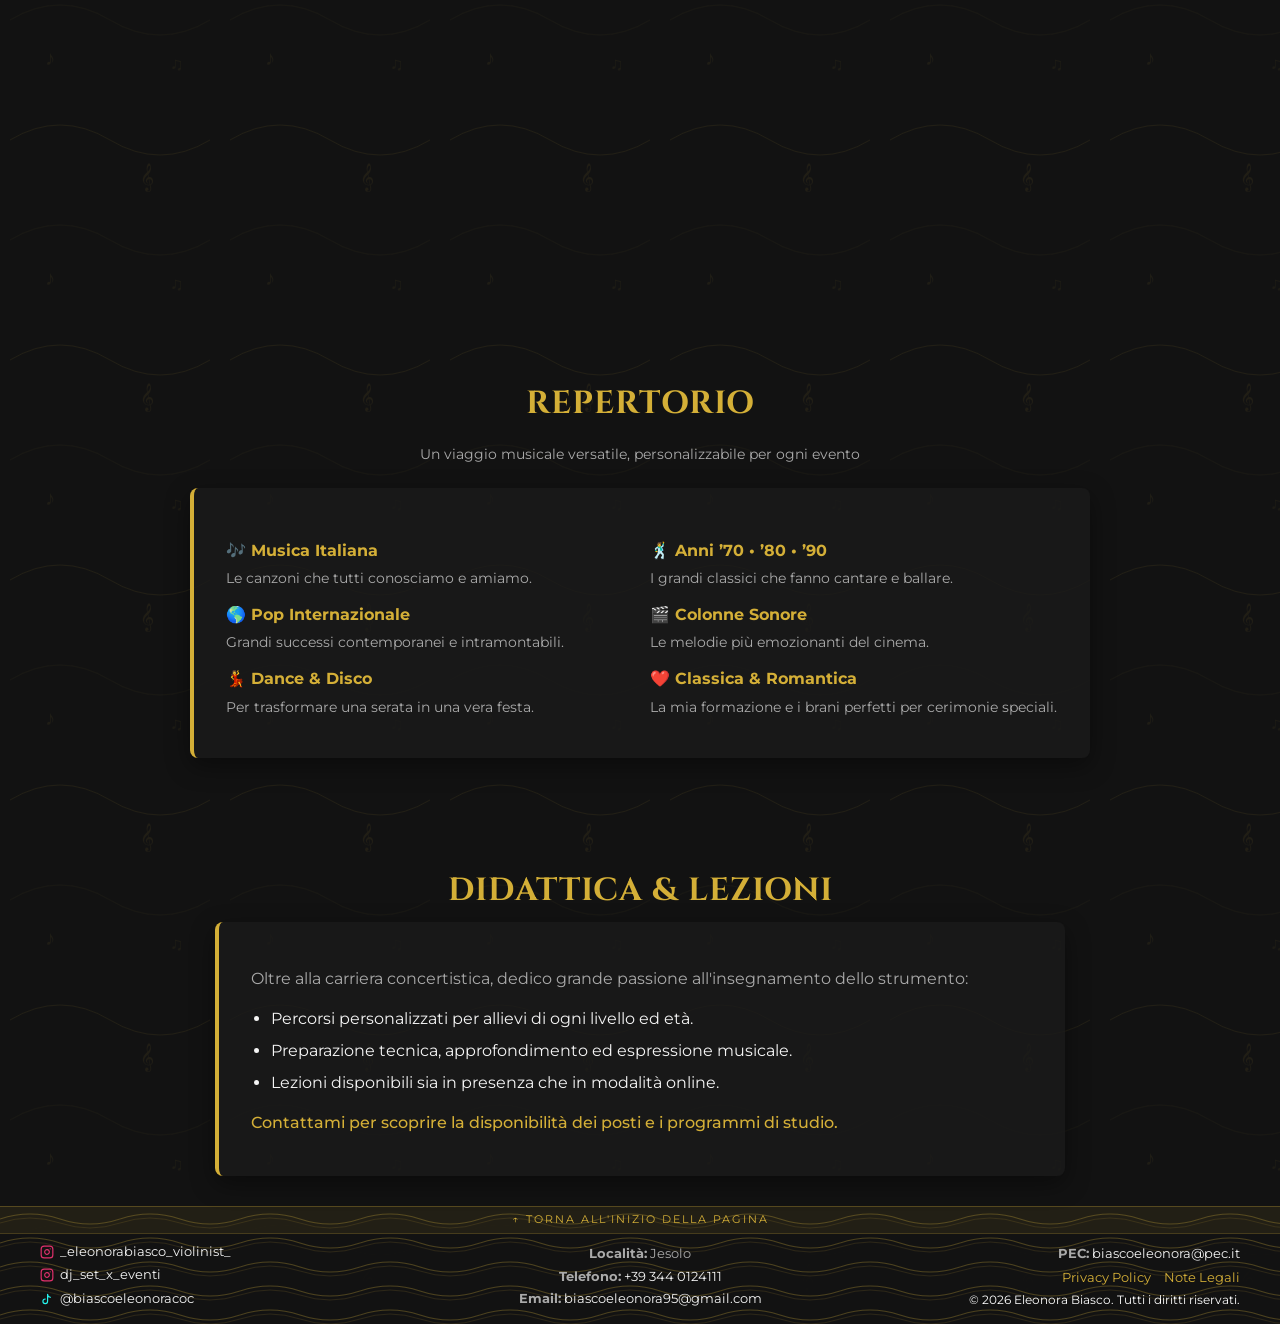
==== commit 5ecc6069: "ok mobile" ====
--- a/index.html
+++ b/index.html
@@ -305,7 +305,6 @@
   </footer>
 
   <script>
-    // Gestione comparsa elementi allo scroll (Fade-in)
     const observerOptions = {
       root: null,
       rootMargin: '0px',
@@ -324,7 +323,6 @@
       revealObserver.observe(element);
     });
 
-    // Gestione scomparsa badge WhatsApp al contatto con il footer
     window.addEventListener('scroll', () => {
       const footer = document.querySelector('footer');
       const floatingButtons = document.getElementById('floatingButtons');
--- a/style.css
+++ b/style.css
@@ -1,7 +1,7 @@
 /* VARIABILI PER I COLORI E FONT */
 :root {
-  --primary-color: #d4af37; /* Oro elegante */
-  --bg-color: #121212;      /* Sfondo scuro principale */
+  --primary-color: #d4af37;
+  --bg-color: #121212;
   --bg-card: rgba(26, 26, 26, 0.75);
   --text-color: #f5f5f5;
   --text-muted: #aaaaaa;
@@ -12,9 +12,13 @@
 
 html {
   scroll-behavior: smooth;
-}
-
-/* Trama musicale globale */
+  box-sizing: border-box;
+}
+
+*, *:before, *:after {
+  box-sizing: inherit;
+}
+
 body {
   font-family: var(--font-body);
   margin: 0;
@@ -24,6 +28,7 @@
   background-repeat: repeat;
   color: var(--text-color);
   line-height: 1.6;
+  overflow-x: hidden;
 }
 
 h1, h2, h3 {
@@ -35,9 +40,10 @@
   max-width: 1100px;
   margin: 0 auto;
   padding: 0 20px;
-}
-
-/* HEADER E MENU DI NAVIGAZIONE CON ANIMAZIONE LUMINESCENTE */
+  width: 100%;
+}
+
+/* HEADER E MENU DI NAVIGAZIONE */
 header {
   position: fixed;
   top: 0;
@@ -51,18 +57,8 @@
   justify-content: space-between;
   align-items: center;
   z-index: 1000;
-  box-sizing: border-box;
   border-bottom: 1px solid rgba(212, 175, 55, 0.35);
   box-shadow: 0 4px 25px rgba(212, 175, 55, 0.08);
-  overflow: visible;
-}
-
-.logo {
-  font-family: var(--font-name);
-  font-size: 2.2rem;
-  color: var(--primary-color);
-  font-weight: 400;
-  letter-spacing: 2px;
 }
 
 .logo-link {
@@ -92,6 +88,11 @@
 .logo-link:hover .header-icon-music {
   transform: scale(1.1);
   filter: drop-shadow(0 0 6px rgba(212, 175, 55, 0.6));
+}
+
+nav {
+  display: flex;
+  flex-wrap: wrap;
 }
 
 nav a {
@@ -119,7 +120,7 @@
 
 nav a:hover {
   color: var(--primary-color);
-  text-shadow: 0 0 12px rgba(212, 175, 55, 0.7), 0 0 25px rgba(212, 175, 55, 0.4);
+  text-shadow: 0 0 12px rgba(212, 175, 55, 0.7);
   transform: translateY(-1px);
 }
 
@@ -150,6 +151,7 @@
   position: relative;
   z-index: 2;
   padding: 0 20px;
+  max-width: 100%;
 }
 
 .hero-content h2 {
@@ -254,6 +256,7 @@
 
 .bio-img-wrapper {
   flex: 1;
+  width: 100%;
 }
 
 .bio-img-wrapper img {
@@ -362,7 +365,6 @@
   width: 280px;
   height: 185px;
   padding: 0 8px;
-  box-sizing: border-box;
   flex-shrink: 0;
 }
 
@@ -465,7 +467,6 @@
   justify-content: center;
   align-items: center;
   padding: 20px;
-  box-sizing: border-box;
 }
 
 .video-modal.active {
@@ -547,7 +548,6 @@
   margin-top: 15px;
 }
 
-/* ANIMAZIONI SCROLL REVEAL (FADE-IN) */
 .reveal-item {
   opacity: 0;
   transform: translateY(30px);
@@ -675,19 +675,22 @@
   color: var(--primary-color);
 }
 
+/* MEDIA QUERY OTTIMIZZATA PER SMARTPHONE */
 @media (max-width: 768px) {
   header {
-    padding: 8px 15px;
+    padding: 6px 10px;
     flex-direction: column;
-    gap: 4px;
+    gap: 2px;
   }
 
   .logo-link {
     height: auto;
+    justify-content: center;
+    margin-bottom: 2px;
   }
 
   .header-logo {
-    height: 70px;
+    height: 55px;
     position: static;
     transform: none;
   }
@@ -698,32 +701,46 @@
   
   nav {
     display: flex;
-    gap: 8px;
+    flex-wrap: nowrap;
+    gap: 12px;
     overflow-x: auto;
     width: 100%;
-    justify-content: center;
+    justify-content: flex-start;
+    padding-bottom: 4px;
+    -webkit-overflow-scrolling: touch;
+  }
+
+  nav::-webkit-scrollbar {
+    display: none;
   }
   
   nav a {
     margin-left: 0;
-    font-size: 0.7rem;
+    font-size: 0.68rem;
+    white-space: nowrap;
   }
   
   .hero-content h2 {
-    font-size: 2.3rem;
+    font-size: 2.1rem;
+    letter-spacing: 2px;
   }
   
   .hero-content p {
-    font-size: 0.85rem;
+    font-size: 0.8rem;
   }
 
   .bio-grid {
     flex-direction: column;
+    gap: 20px;
   }
   
   .media-grid {
     grid-template-columns: repeat(2, 1fr) !important;
-    gap: 12px;
+    gap: 10px;
+  }
+
+  .didattica-box {
+    padding: 18px 20px;
   }
 
   .footer-content {
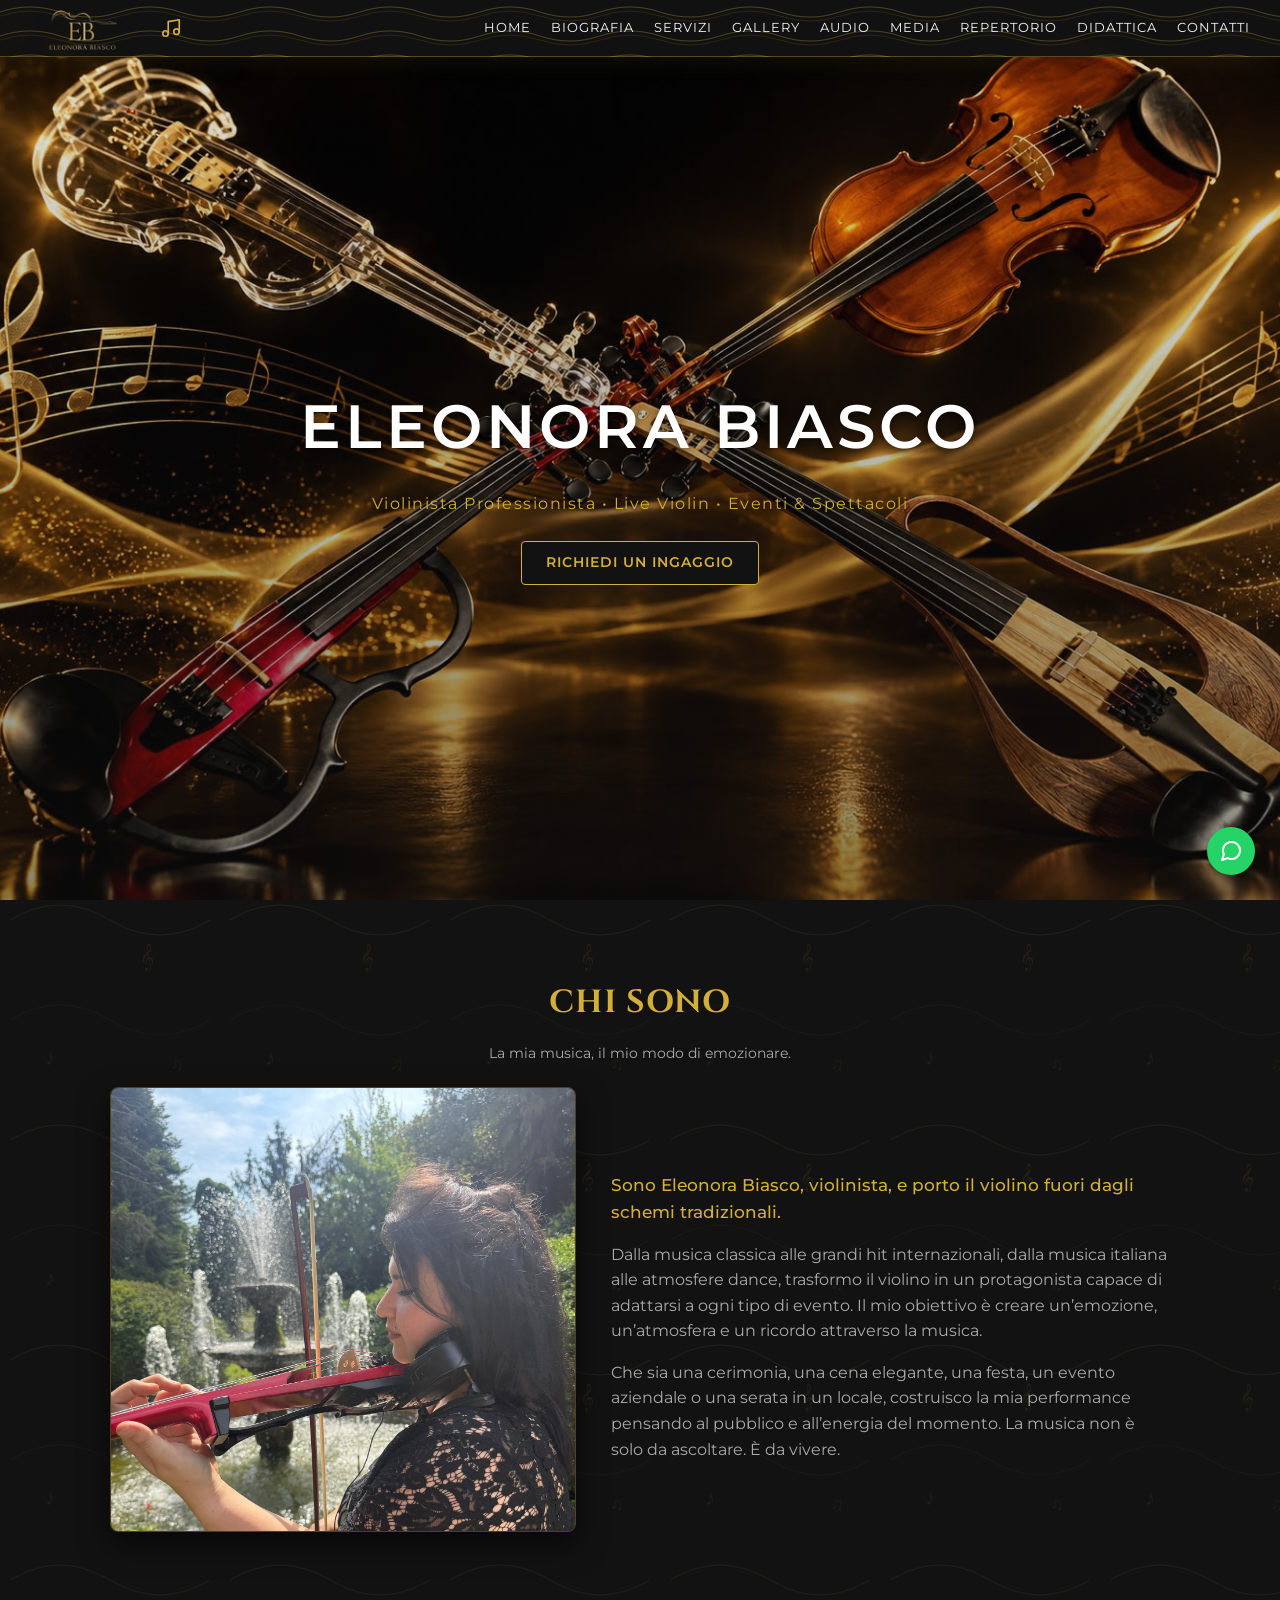
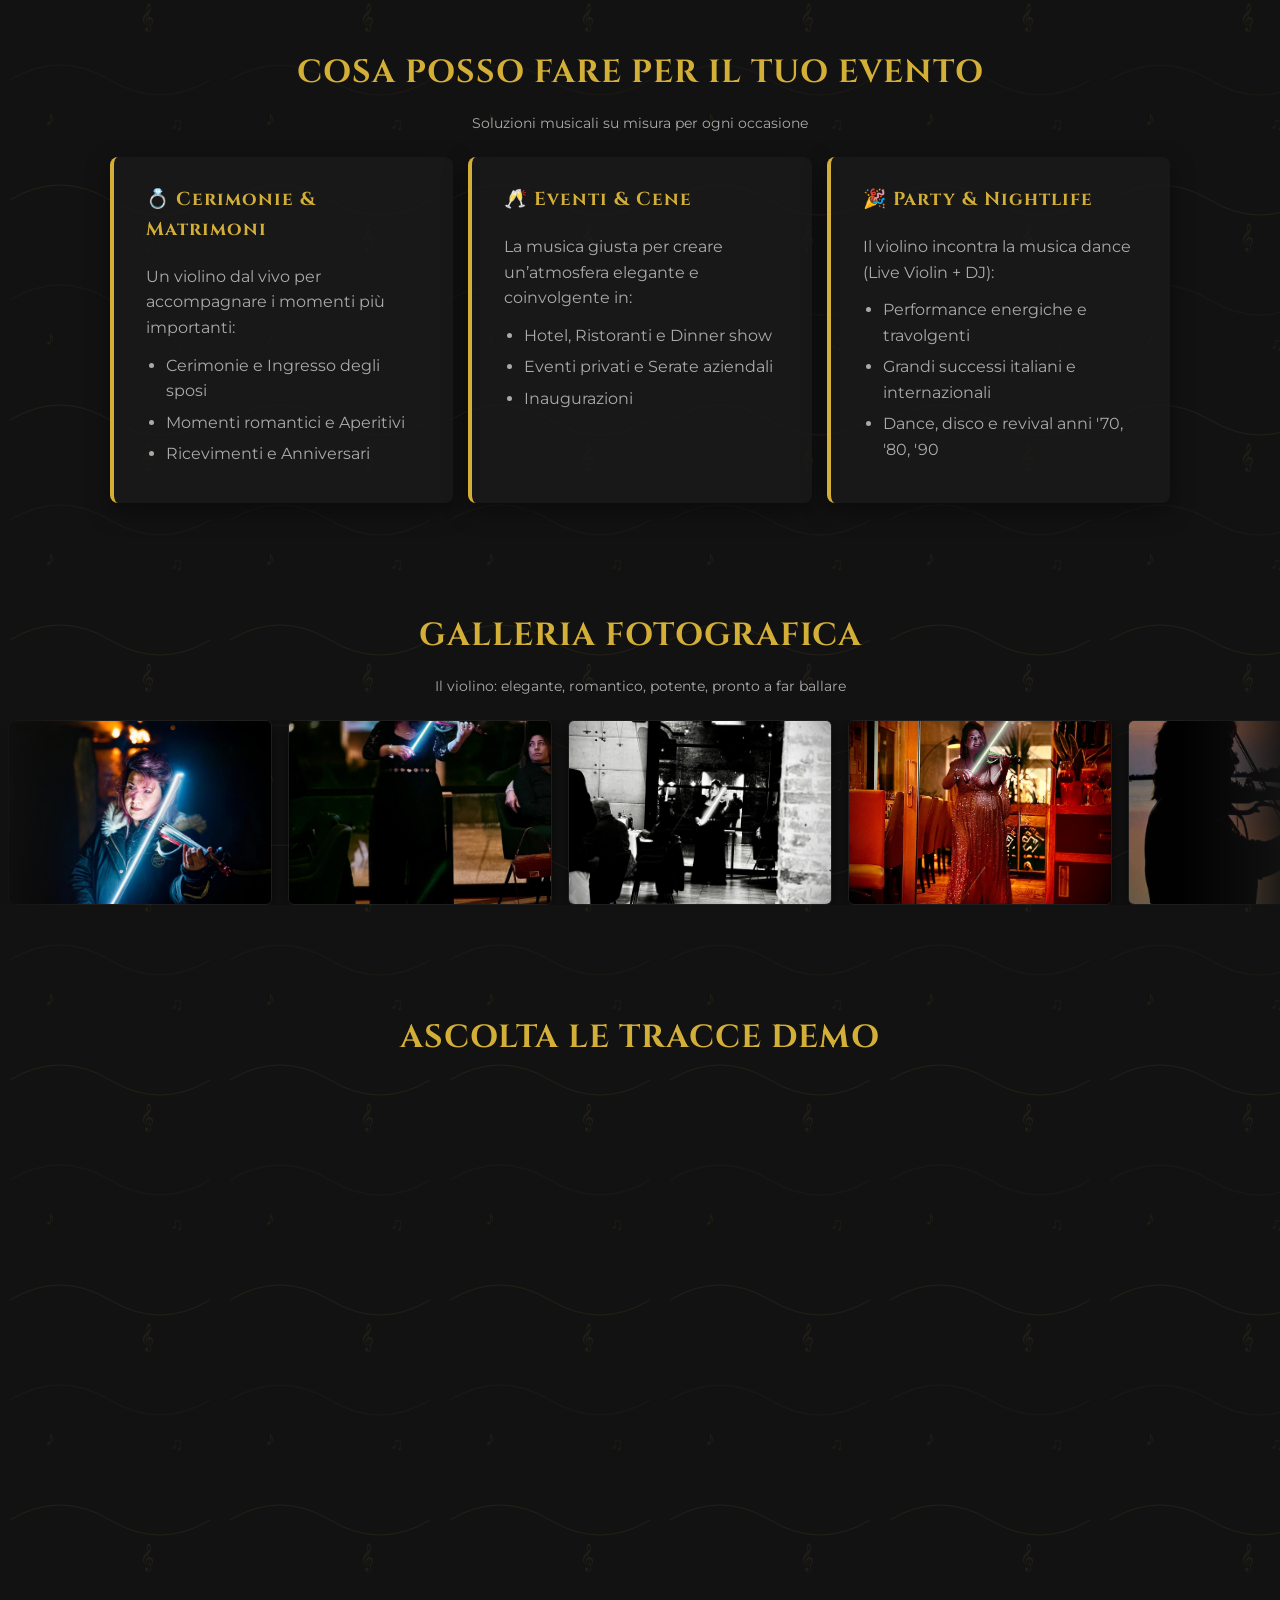
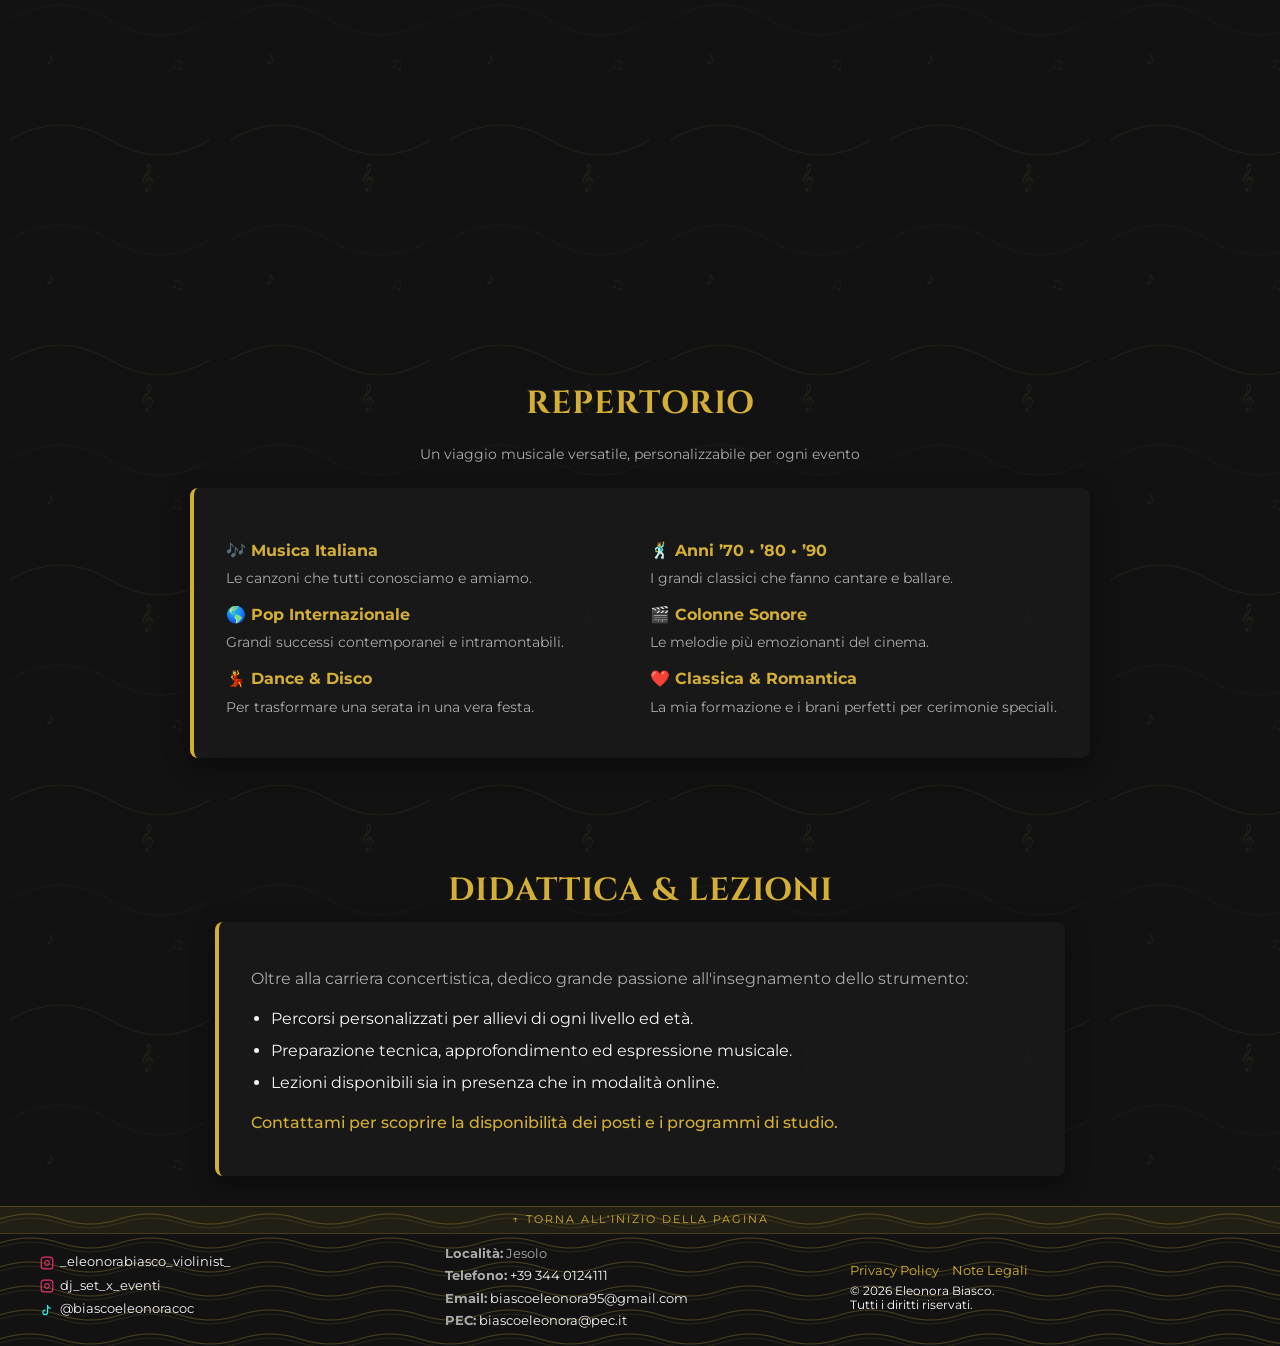
==== commit ecd5cfc4: "ok" ====
--- a/index.html
+++ b/index.html
@@ -271,7 +271,7 @@
     </a>
     <div class="footer-content">
       
-      <div class="footer-col" style="text-align: left;">
+      <div class="footer-col footer-col-left">
         <a href="https://www.instagram.com/_eleonorabiasco_violinist_?stkn=MXVkNWNlazJsZmQwcQ==" target="_blank" class="footer-social-link">
           <svg xmlns="http://www.w3.org/2000/svg" width="14" height="14" viewBox="0 0 24 24" fill="none" stroke="#E1306C" stroke-width="2" stroke-linecap="round" stroke-linejoin="round"><rect x="2" y="2" width="20" height="20" rx="5" ry="5"></rect><path d="M16 11.37A4 4 0 1 1 12.63 8 4 4 0 0 1 16 11.37z"></path><line x1="17.5" y1="6.5" x2="17.51" y2="6.5"></line></svg>
           _eleonorabiasco_violinist_
@@ -286,19 +286,21 @@
         </a>
       </div>
 
-      <div class="footer-col" style="text-align: center;">
+      <div class="footer-col footer-col-mid">
         <p><strong>Località:</strong> Jesolo</p>
         <p><strong>Telefono:</strong> <a href="tel:+393440124111">+39 344 0124111</a></p>
         <p><strong>Email:</strong> <a href="mailto:biascoeleonora95@gmail.com">biascoeleonora95@gmail.com</a></p>
-      </div>
-
-      <div class="footer-col" style="text-align: right;">
         <p><strong>PEC:</strong> <a href="mailto:biascoeleonora@pec.it">biascoeleonora@pec.it</a></p>
-        <div style="margin: 3px 0;">
+      </div>
+
+      <div class="footer-col footer-col-right">
+        <div style="margin-bottom: 4px;">
           <a href="privacy.html" style="color: var(--primary-color); margin-right: 10px;">Privacy Policy</a>
           <a href="note-legali.html" style="color: var(--primary-color);">Note Legali</a>
         </div>
-        <p style="font-size: 0.72rem; color: #fff; margin-top: 2px;">&copy; 2026 Eleonora Biasco. Tutti i diritti riservati.</p>
+        <p style="font-size: 0.72rem; color: #fff; line-height: 1.2; margin-top: 2px;">
+          &copy; 2026 Eleonora Biasco.<br>Tutti i diritti riservati.
+        </p>
       </div>
 
     </div>
--- a/style.css
+++ b/style.css
@@ -689,8 +689,9 @@
     margin-bottom: 2px;
   }
 
+  /* Logo ingrandito del doppio su mobile */
   .header-logo {
-    height: 55px;
+    height: 100px;
     position: static;
     transform: none;
   }
@@ -720,6 +721,11 @@
     white-space: nowrap;
   }
   
+  /* Hero rimpicciolita in altezza su mobile per vedere meglio l'immagine 16:9 */
+  .hero {
+    height: 65vh;
+  }
+
   .hero-content h2 {
     font-size: 2.1rem;
     letter-spacing: 2px;
@@ -734,27 +740,85 @@
     gap: 20px;
   }
   
+  /* AUDIO: Carosello orizzontale scorrevole su mobile */
+  .audio-grid {
+    display: flex;
+    flex-wrap: nowrap;
+    overflow-x: auto;
+    gap: 12px;
+    padding-bottom: 8px;
+    -webkit-overflow-scrolling: touch;
+    justify-content: flex-start;
+  }
+  .audio-grid::-webkit-scrollbar {
+    display: none;
+  }
+  .audio-card {
+    min-width: 220px;
+    flex: 0 0 220px;
+  }
+
+  /* VIDEO: Carosello orizzontale in formato paesaggio più corto e compatto */
   .media-grid {
-    grid-template-columns: repeat(2, 1fr) !important;
-    gap: 10px;
+    display: flex !important;
+    flex-wrap: nowrap !important;
+    overflow-x: auto;
+    gap: 12px;
+    padding-bottom: 8px;
+    -webkit-overflow-scrolling: touch;
+    justify-content: flex-start;
+  }
+  .media-grid::-webkit-scrollbar {
+    display: none;
+  }
+  .video-wrapper {
+    min-width: 210px;
+    flex: 0 0 210px;
+    height: 130px;
+    padding-bottom: 0 !important;
+  }
+  .video-wrapper video {
+    height: 100% !important;
   }
 
   .didattica-box {
     padding: 18px 20px;
   }
 
+  /* FOOTER COMPATTO SU TRE COLONNE (SINISTRA, CENTRO, DESTRA) */
+  footer {
+    padding: 10px 15px;
+  }
+
   .footer-content {
-    flex-direction: column;
-    text-align: center;
-    gap: 10px;
+    display: flex;
+    flex-direction: row;
+    justify-content: space-between;
+    align-items: flex-start;
+    gap: 6px;
+    text-align: left;
   }
 
   .footer-col {
-    text-align: center !important;
-    min-width: 100%;
+    min-width: unset !important;
+    flex: 1;
+    font-size: 0.68rem;
+    text-align: left !important;
+  }
+
+  .footer-col p {
+    font-size: 0.68rem;
+    margin: 1px 0;
   }
 
   .footer-social-link {
-    justify-content: center;
+    justify-content: flex-start;
+    font-size: 0.68rem;
+    gap: 4px;
+    margin-bottom: 2px;
+  }
+
+  .footer-col.footer-col-right {
+    text-align: right !important;
   }
 }
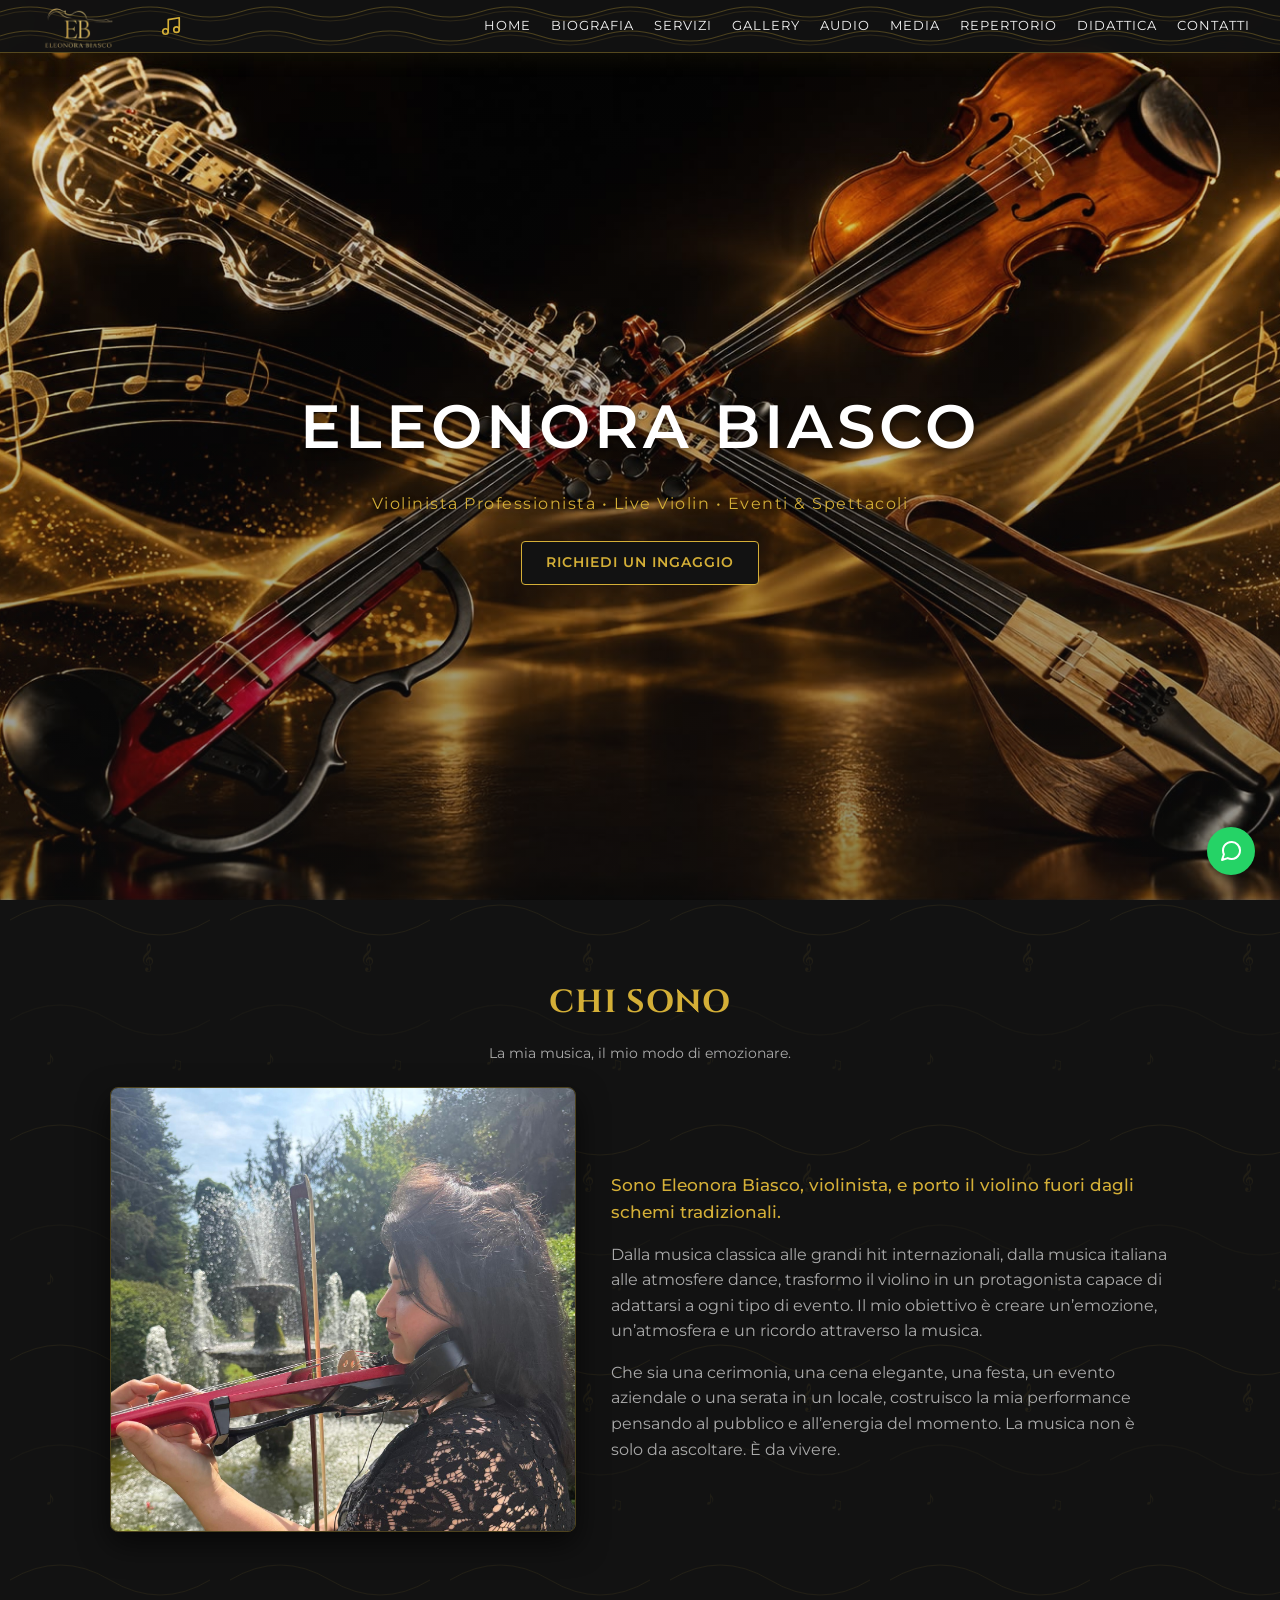
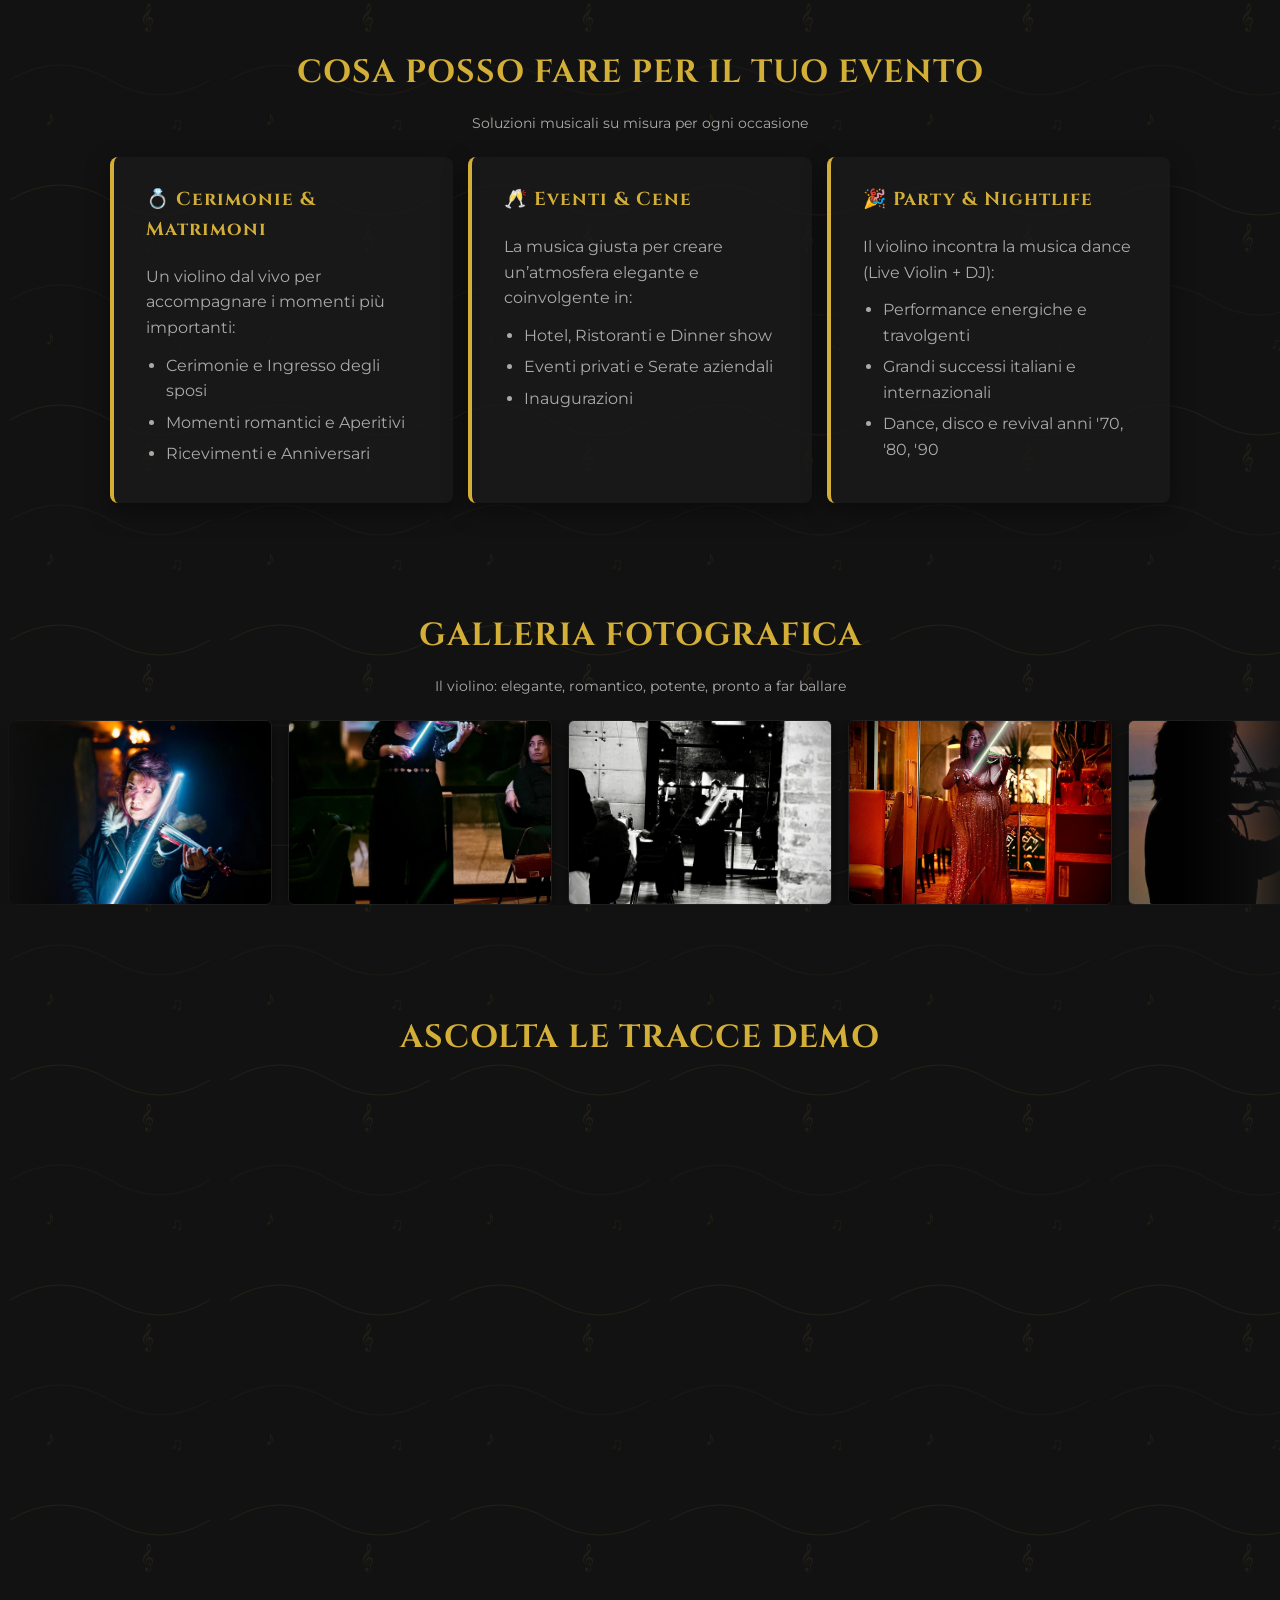
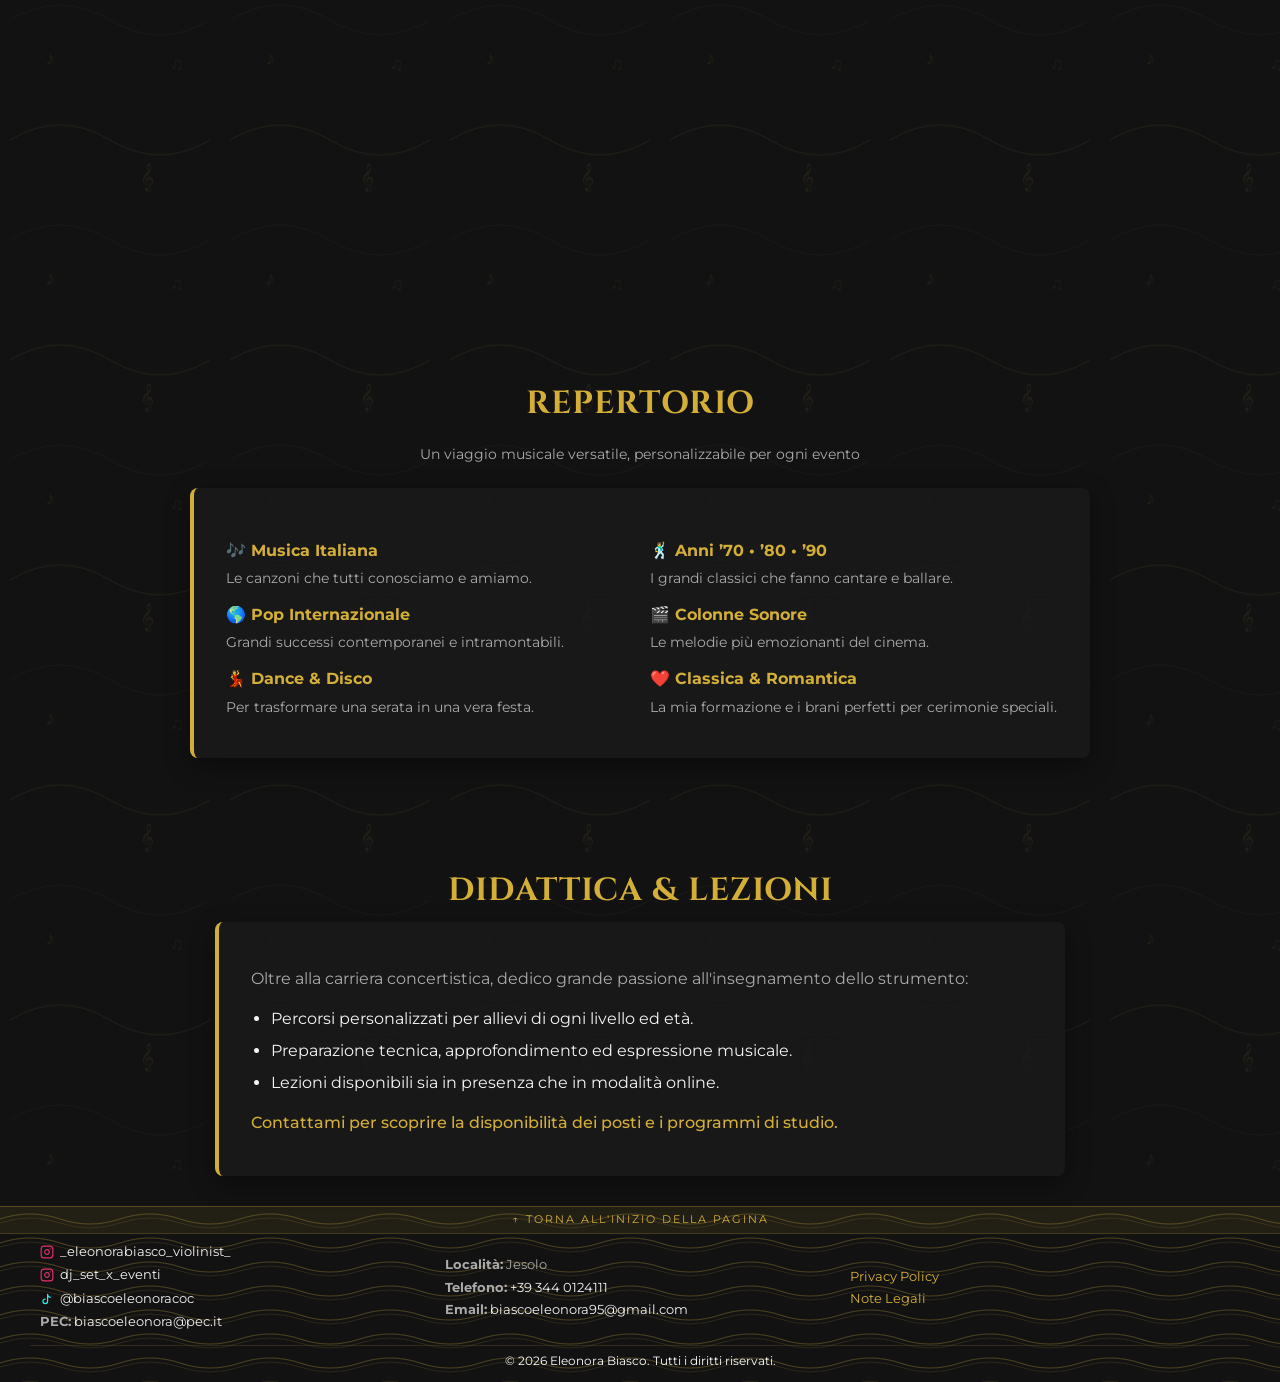
==== commit 73b79fef: "ok" ====
--- a/index.html
+++ b/index.html
@@ -284,25 +284,24 @@
           <svg xmlns="http://www.w3.org/2000/svg" width="14" height="14" viewBox="0 0 24 24" fill="none" stroke="#25F4EE" stroke-width="2" stroke-linecap="round" stroke-linejoin="round"><path d="M9 12a4 4 0 1 0 4 4V4a5 5 0 0 0 5 5"></path></svg>
           @biascoeleonoracoc
         </a>
+        <p class="footer-pec"><strong>PEC:</strong> <a href="mailto:biascoeleonora@pec.it">biascoeleonora@pec.it</a></p>
       </div>
 
       <div class="footer-col footer-col-mid">
         <p><strong>Località:</strong> Jesolo</p>
         <p><strong>Telefono:</strong> <a href="tel:+393440124111">+39 344 0124111</a></p>
         <p><strong>Email:</strong> <a href="mailto:biascoeleonora95@gmail.com">biascoeleonora95@gmail.com</a></p>
-        <p><strong>PEC:</strong> <a href="mailto:biascoeleonora@pec.it">biascoeleonora@pec.it</a></p>
       </div>
 
       <div class="footer-col footer-col-right">
-        <div style="margin-bottom: 4px;">
-          <a href="privacy.html" style="color: var(--primary-color); margin-right: 10px;">Privacy Policy</a>
-          <a href="note-legali.html" style="color: var(--primary-color);">Note Legali</a>
-        </div>
-        <p style="font-size: 0.72rem; color: #fff; line-height: 1.2; margin-top: 2px;">
-          &copy; 2026 Eleonora Biasco.<br>Tutti i diritti riservati.
-        </p>
-      </div>
-
+        <p><a href="privacy.html" style="color: var(--primary-color);">Privacy Policy</a></p>
+        <p><a href="note-legali.html" style="color: var(--primary-color);">Note Legali</a></p>
+      </div>
+
+    </div>
+
+    <div class="footer-bottom-copyright">
+      &copy; 2026 Eleonora Biasco. Tutti i diritti riservati.
     </div>
   </footer>
 
--- a/style.css
+++ b/style.css
@@ -52,7 +52,7 @@
   background-image: url("data:image/svg+xml,%3Csvg width='120' height='24' viewBox='0 0 120 24' xmlns='http://www.w3.org/2000/svg'%3E%3Cpath d='M0 12 Q 30 2, 60 12 T 120 12' fill='none' stroke='%23d4af37' stroke-width='1.1' opacity='0.3'/%3E%3Cpath d='M0 16 Q 30 6, 60 16 T 120 16' fill='none' stroke='%23d4af37' stroke-width='0.7' opacity='0.2'/%3E%3C/svg%3E");
   background-repeat: repeat;
   backdrop-filter: blur(8px);
-  padding: 8px 30px;
+  padding: 6px 30px;
   display: flex;
   justify-content: space-between;
   align-items: center;
@@ -75,7 +75,7 @@
   width: auto;
   position: absolute;
   top: 50%;
-  left: 0;
+  left: -4px;
   transform: translateY(-54%);
   display: block;
 }
@@ -675,25 +675,36 @@
   color: var(--primary-color);
 }
 
+.footer-bottom-copyright {
+  text-align: center;
+  font-size: 0.72rem;
+  color: #fff;
+  margin-top: 10px;
+  border-top: 1px solid rgba(212, 175, 55, 0.15);
+  padding-top: 6px;
+  width: 100%;
+}
+
 /* MEDIA QUERY OTTIMIZZATA PER SMARTPHONE */
 @media (max-width: 768px) {
   header {
-    padding: 6px 10px;
+    padding: 4px 10px;
     flex-direction: column;
-    gap: 2px;
+    gap: 1px;
   }
 
   .logo-link {
     height: auto;
     justify-content: center;
-    margin-bottom: 2px;
-  }
-
-  /* Logo ingrandito del doppio su mobile */
+    margin-bottom: 1px;
+  }
+
+  /* Header più compatto e logo leggermente spostato a sinistra */
   .header-logo {
-    height: 100px;
+    height: 75px;
     position: static;
     transform: none;
+    margin-left: -6px;
   }
 
   .header-icon-music {
@@ -703,11 +714,11 @@
   nav {
     display: flex;
     flex-wrap: nowrap;
-    gap: 12px;
+    gap: 10px;
     overflow-x: auto;
     width: 100%;
     justify-content: flex-start;
-    padding-bottom: 4px;
+    padding-bottom: 3px;
     -webkit-overflow-scrolling: touch;
   }
 
@@ -721,9 +732,9 @@
     white-space: nowrap;
   }
   
-  /* Hero rimpicciolita in altezza su mobile per vedere meglio l'immagine 16:9 */
+  /* Hero ottimizzata per mobile */
   .hero {
-    height: 65vh;
+    height: 60vh;
   }
 
   .hero-content h2 {
@@ -758,7 +769,7 @@
     flex: 0 0 220px;
   }
 
-  /* VIDEO: Carosello orizzontale in formato paesaggio più corto e compatto */
+  /* VIDEO: Carosello orizzontale compatto */
   .media-grid {
     display: flex !important;
     flex-wrap: nowrap !important;
@@ -785,9 +796,9 @@
     padding: 18px 20px;
   }
 
-  /* FOOTER COMPATTO SU TRE COLONNE (SINISTRA, CENTRO, DESTRA) */
+  /* FOOTER MOBILE OTTIMIZZATO */
   footer {
-    padding: 10px 15px;
+    padding: 8px 10px 6px;
   }
 
   .footer-content {
@@ -795,30 +806,41 @@
     flex-direction: row;
     justify-content: space-between;
     align-items: flex-start;
-    gap: 6px;
+    gap: 4px;
     text-align: left;
   }
 
   .footer-col {
     min-width: unset !important;
     flex: 1;
-    font-size: 0.68rem;
+    font-size: 0.65rem;
     text-align: left !important;
   }
 
   .footer-col p {
-    font-size: 0.68rem;
+    font-size: 0.65rem;
     margin: 1px 0;
   }
 
   .footer-social-link {
     justify-content: flex-start;
-    font-size: 0.68rem;
+    font-size: 0.65rem;
     gap: 4px;
     margin-bottom: 2px;
   }
 
+  .footer-pec {
+    font-size: 0.6rem;
+    margin-top: 4px;
+  }
+
   .footer-col.footer-col-right {
     text-align: right !important;
   }
+
+  .footer-bottom-copyright {
+    font-size: 0.62rem;
+    margin-top: 6px;
+    padding-top: 4px;
+  }
 }
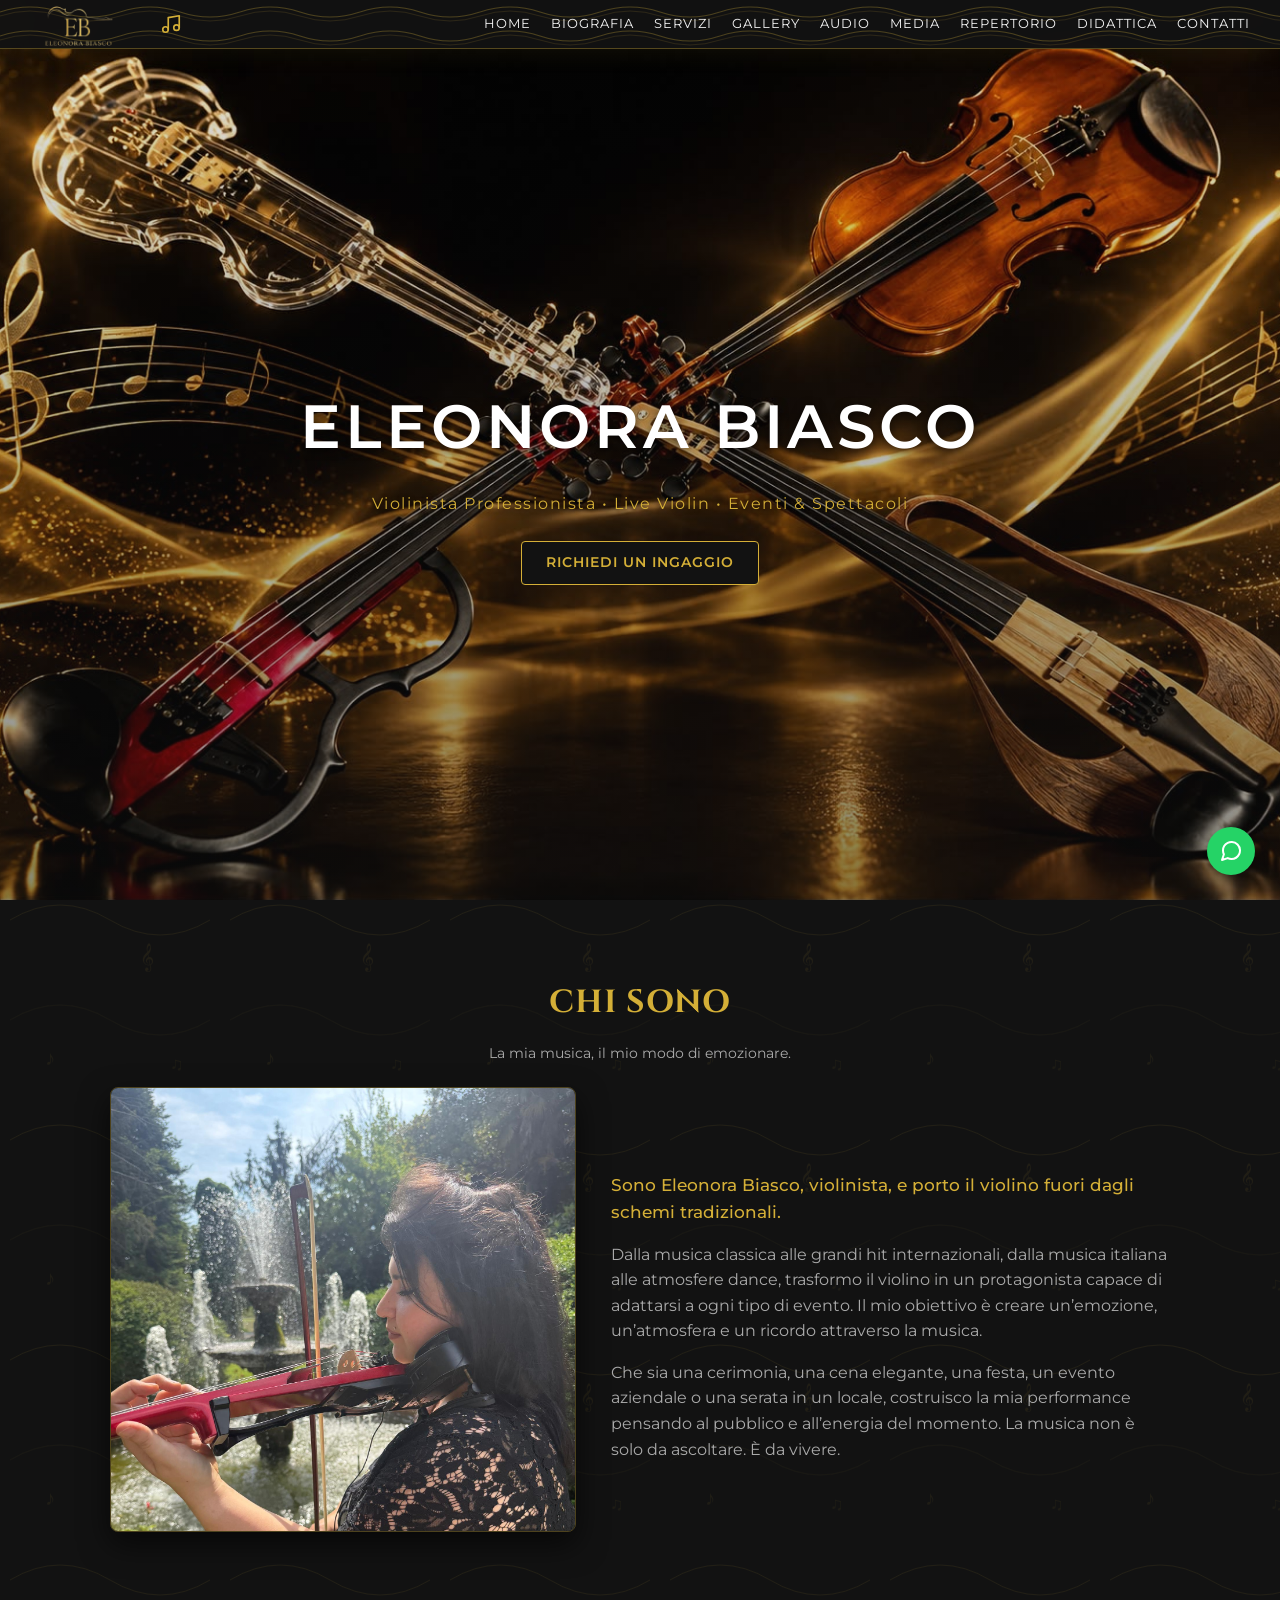
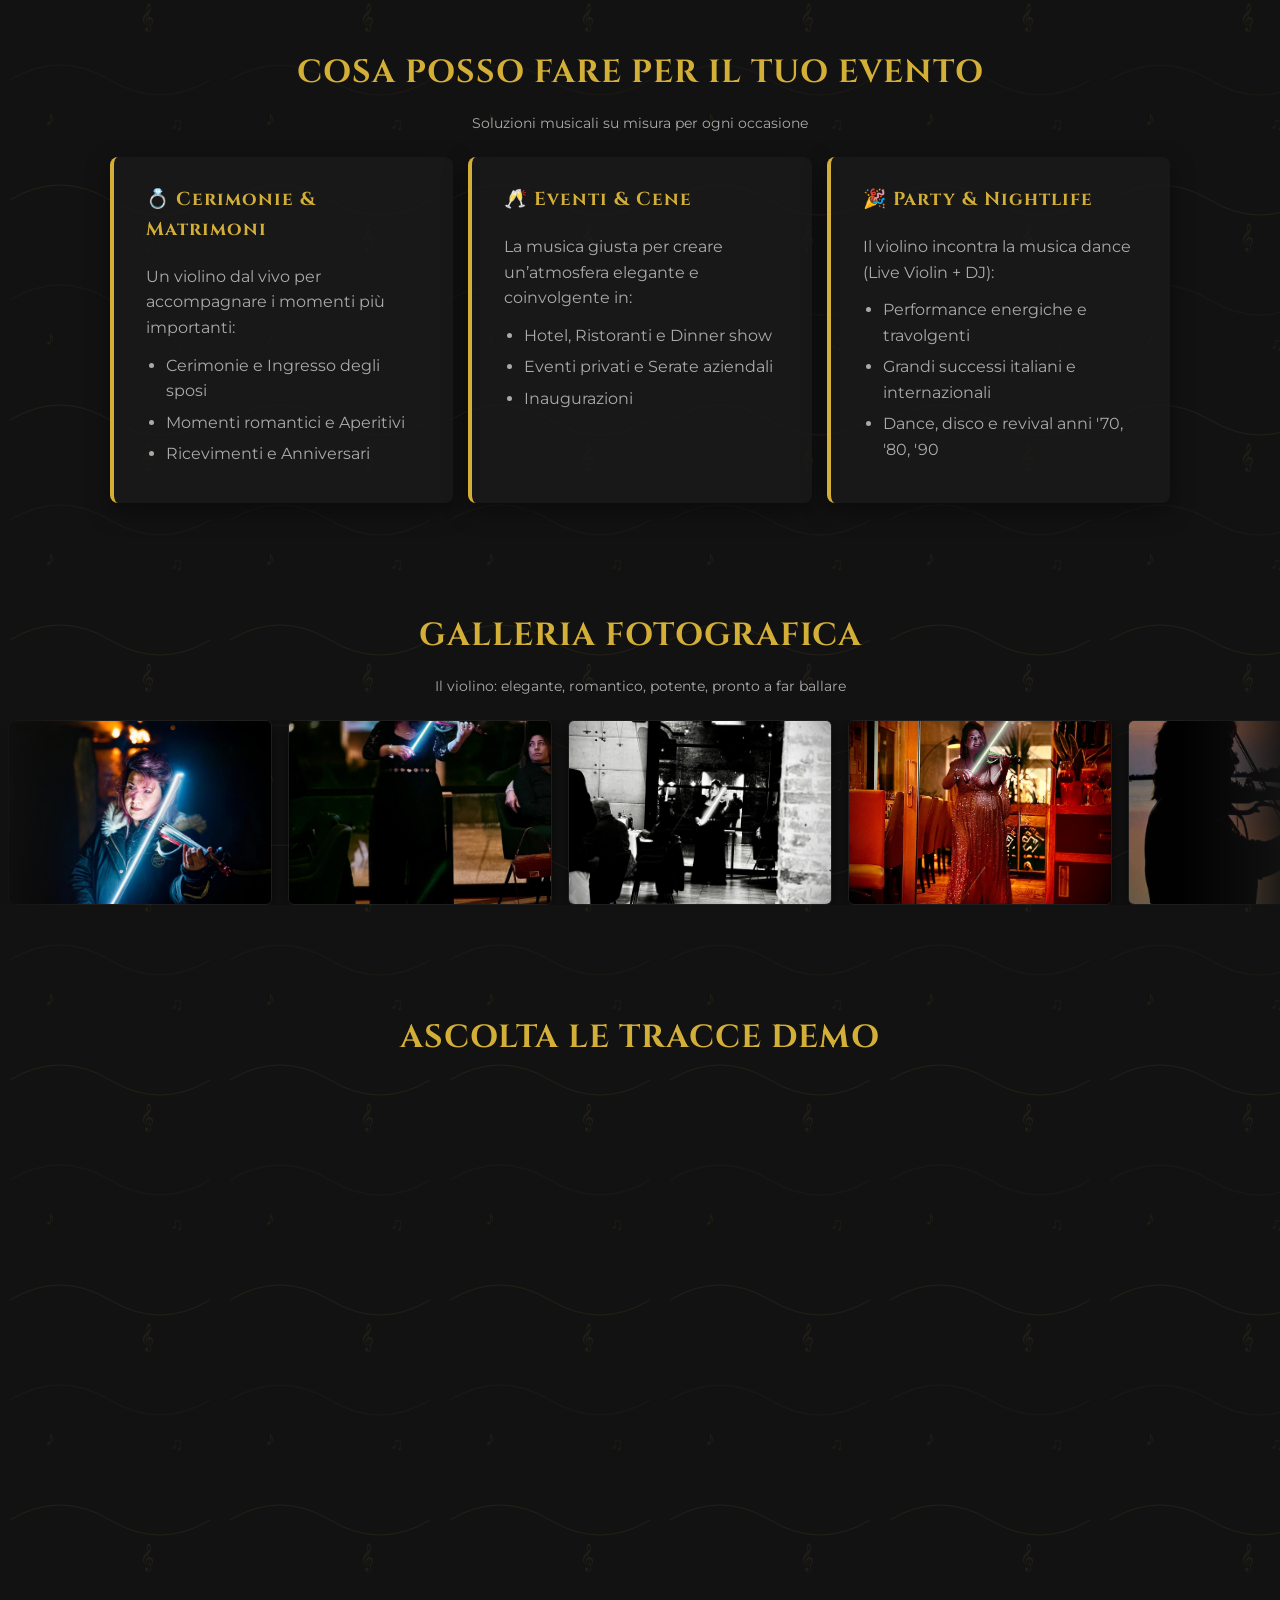
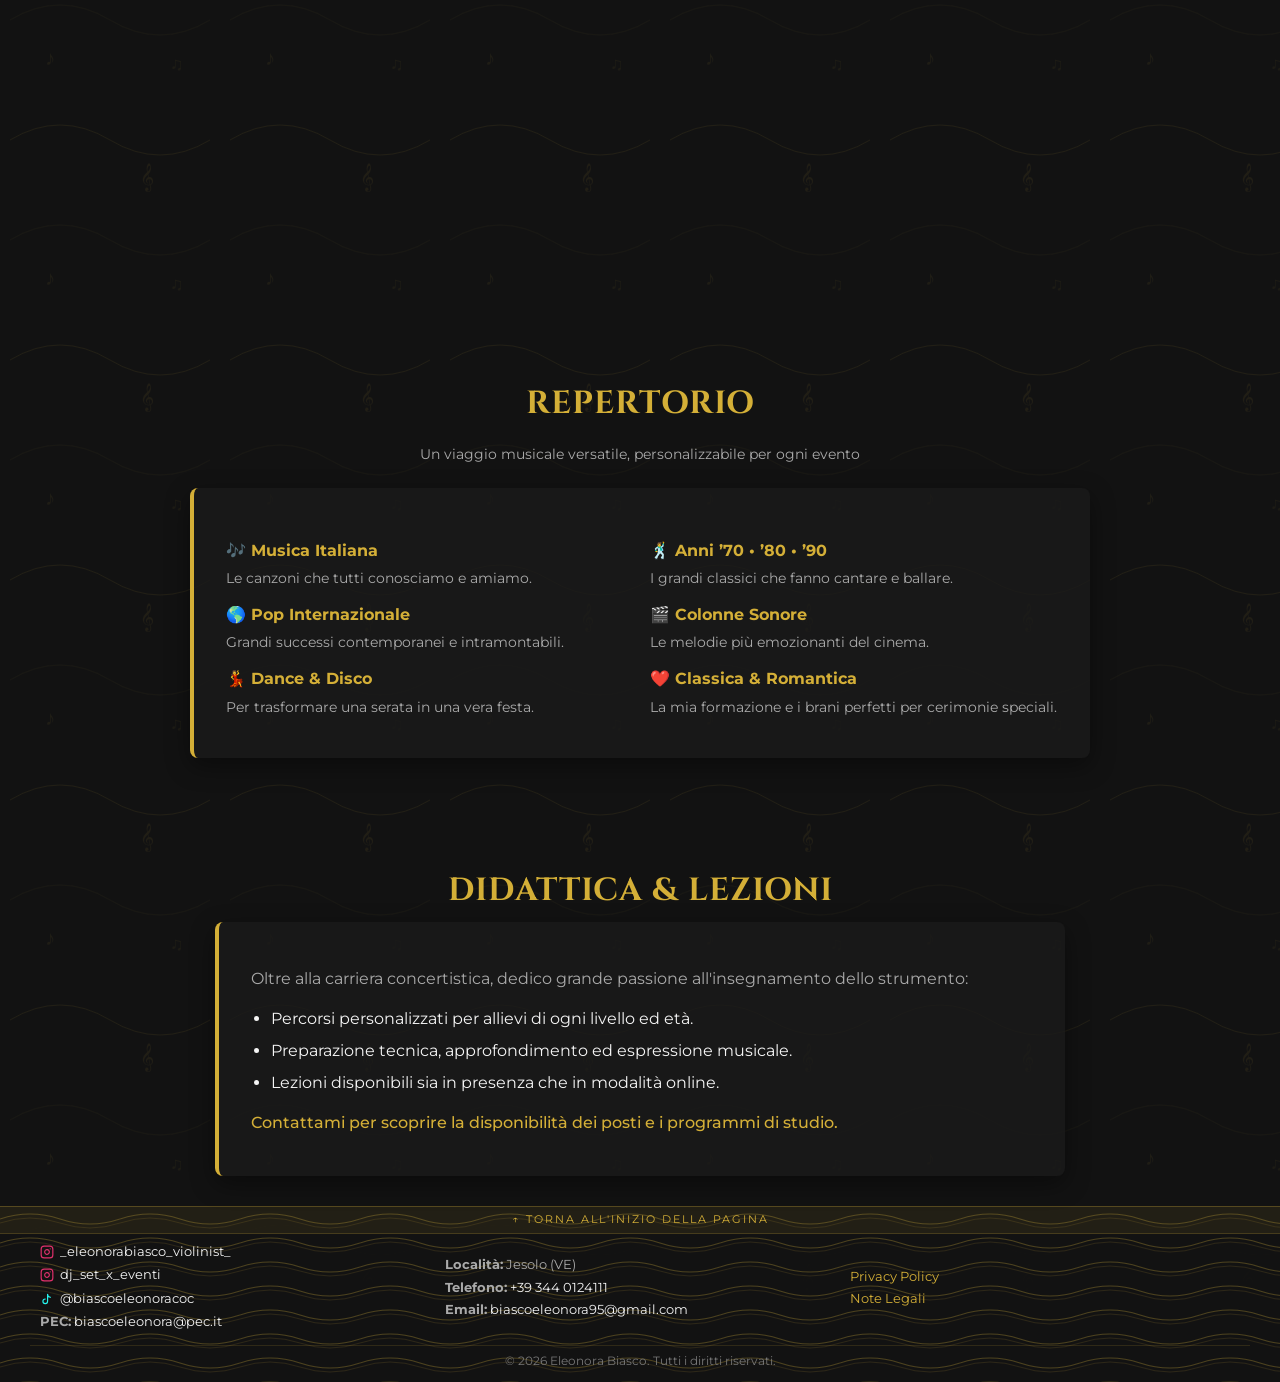
==== commit 6842c606: "perfetto" ====
--- a/index.html
+++ b/index.html
@@ -288,9 +288,9 @@
       </div>
 
       <div class="footer-col footer-col-mid">
-        <p><strong>Località:</strong> Jesolo</p>
-        <p><strong>Telefono:</strong> <a href="tel:+393440124111">+39 344 0124111</a></p>
-        <p><strong>Email:</strong> <a href="mailto:biascoeleonora95@gmail.com">biascoeleonora95@gmail.com</a></p>
+        <p class="footer-highlight"><strong>Località:</strong> Jesolo (VE)</p>
+        <p class="footer-highlight"><strong>Telefono:</strong> <a href="tel:+393440124111">+39 344 0124111</a></p>
+        <p class="footer-highlight"><strong>Email:</strong> <a href="mailto:biascoeleonora95@gmail.com">biascoeleonora95@gmail.com</a></p>
       </div>
 
       <div class="footer-col footer-col-right">
--- a/style.css
+++ b/style.css
@@ -52,7 +52,7 @@
   background-image: url("data:image/svg+xml,%3Csvg width='120' height='24' viewBox='0 0 120 24' xmlns='http://www.w3.org/2000/svg'%3E%3Cpath d='M0 12 Q 30 2, 60 12 T 120 12' fill='none' stroke='%23d4af37' stroke-width='1.1' opacity='0.3'/%3E%3Cpath d='M0 16 Q 30 6, 60 16 T 120 16' fill='none' stroke='%23d4af37' stroke-width='0.7' opacity='0.2'/%3E%3C/svg%3E");
   background-repeat: repeat;
   backdrop-filter: blur(8px);
-  padding: 6px 30px;
+  padding: 4px 30px;
   display: flex;
   justify-content: space-between;
   align-items: center;
@@ -678,7 +678,7 @@
 .footer-bottom-copyright {
   text-align: center;
   font-size: 0.72rem;
-  color: #fff;
+  color: #777777; /* Grigio tenue come richiesto */
   margin-top: 10px;
   border-top: 1px solid rgba(212, 175, 55, 0.15);
   padding-top: 6px;
@@ -688,7 +688,7 @@
 /* MEDIA QUERY OTTIMIZZATA PER SMARTPHONE */
 @media (max-width: 768px) {
   header {
-    padding: 4px 10px;
+    padding: 2px 8px; /* Header ancora più sottile e piccolo */
     flex-direction: column;
     gap: 1px;
   }
@@ -699,12 +699,12 @@
     margin-bottom: 1px;
   }
 
-  /* Header più compatto e logo leggermente spostato a sinistra */
+  /* Logo superiore ingrandito su mobile */
   .header-logo {
-    height: 75px;
+    height: 95px;
     position: static;
     transform: none;
-    margin-left: -6px;
+    margin-left: -4px;
   }
 
   .header-icon-music {
@@ -834,6 +834,18 @@
     margin-top: 4px;
   }
 
+  /* Spostato leggermente a destra e reso bianco brillante in grassetto */
+  .footer-col-mid {
+    padding-left: 12px;
+  }
+
+  .footer-col-mid p, 
+  .footer-col-mid p strong, 
+  .footer-col-mid p a {
+    color: #ffffff !important;
+    font-weight: 600;
+  }
+
   .footer-col.footer-col-right {
     text-align: right !important;
   }
@@ -842,5 +854,6 @@
     font-size: 0.62rem;
     margin-top: 6px;
     padding-top: 4px;
+    color: #777777; /* Grigio tenue */
   }
 }
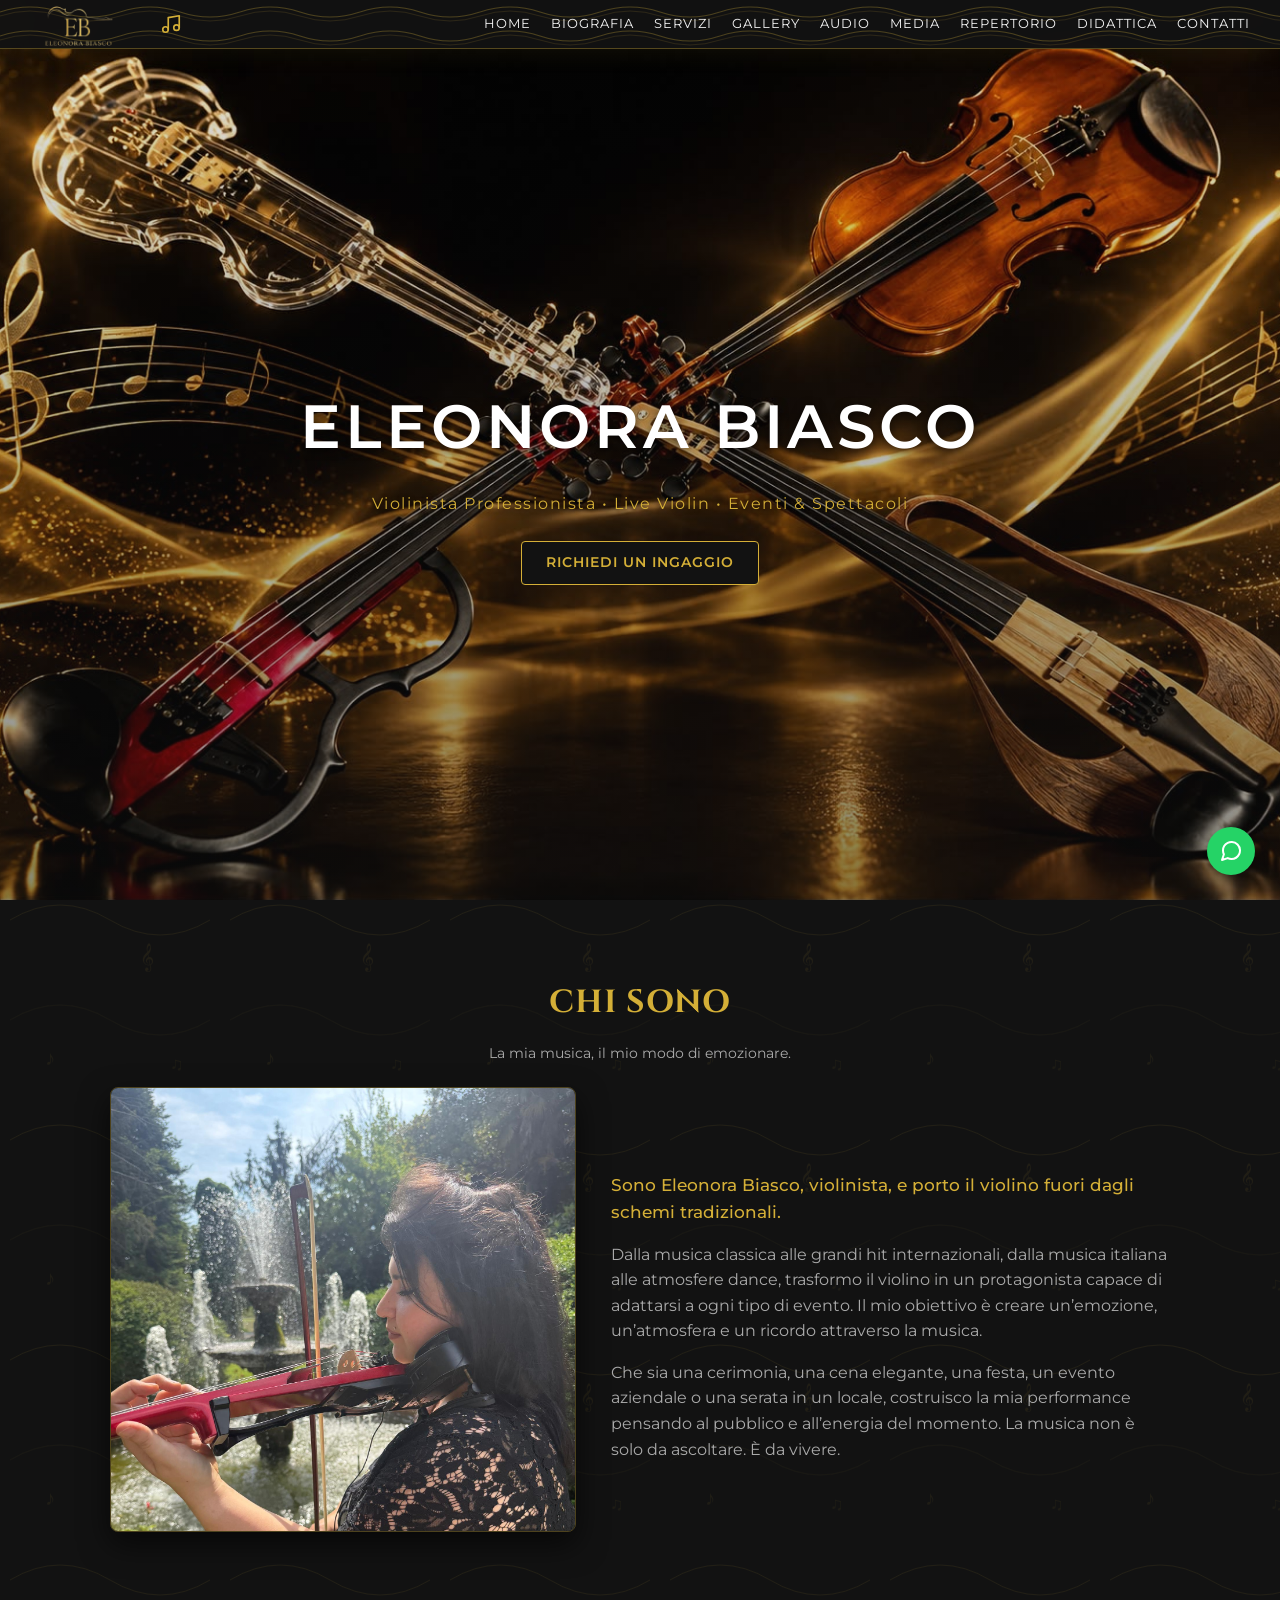
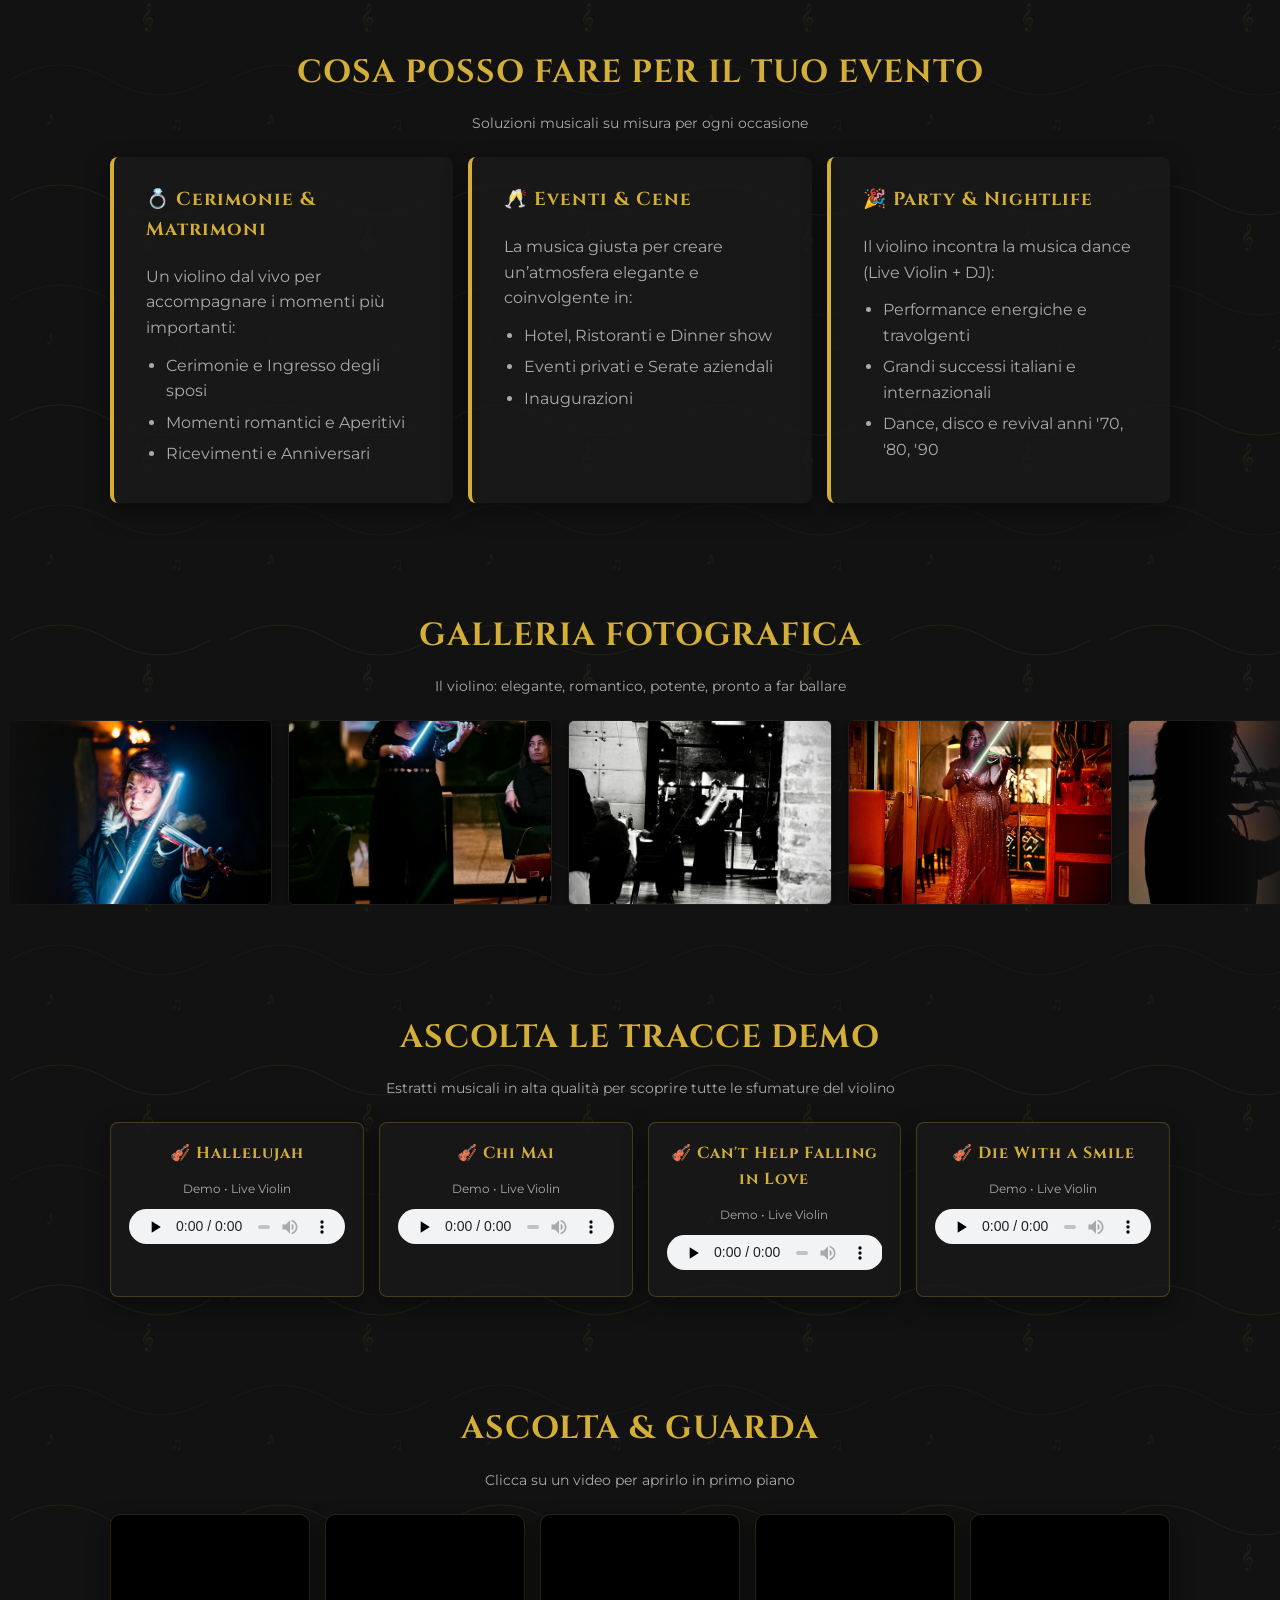
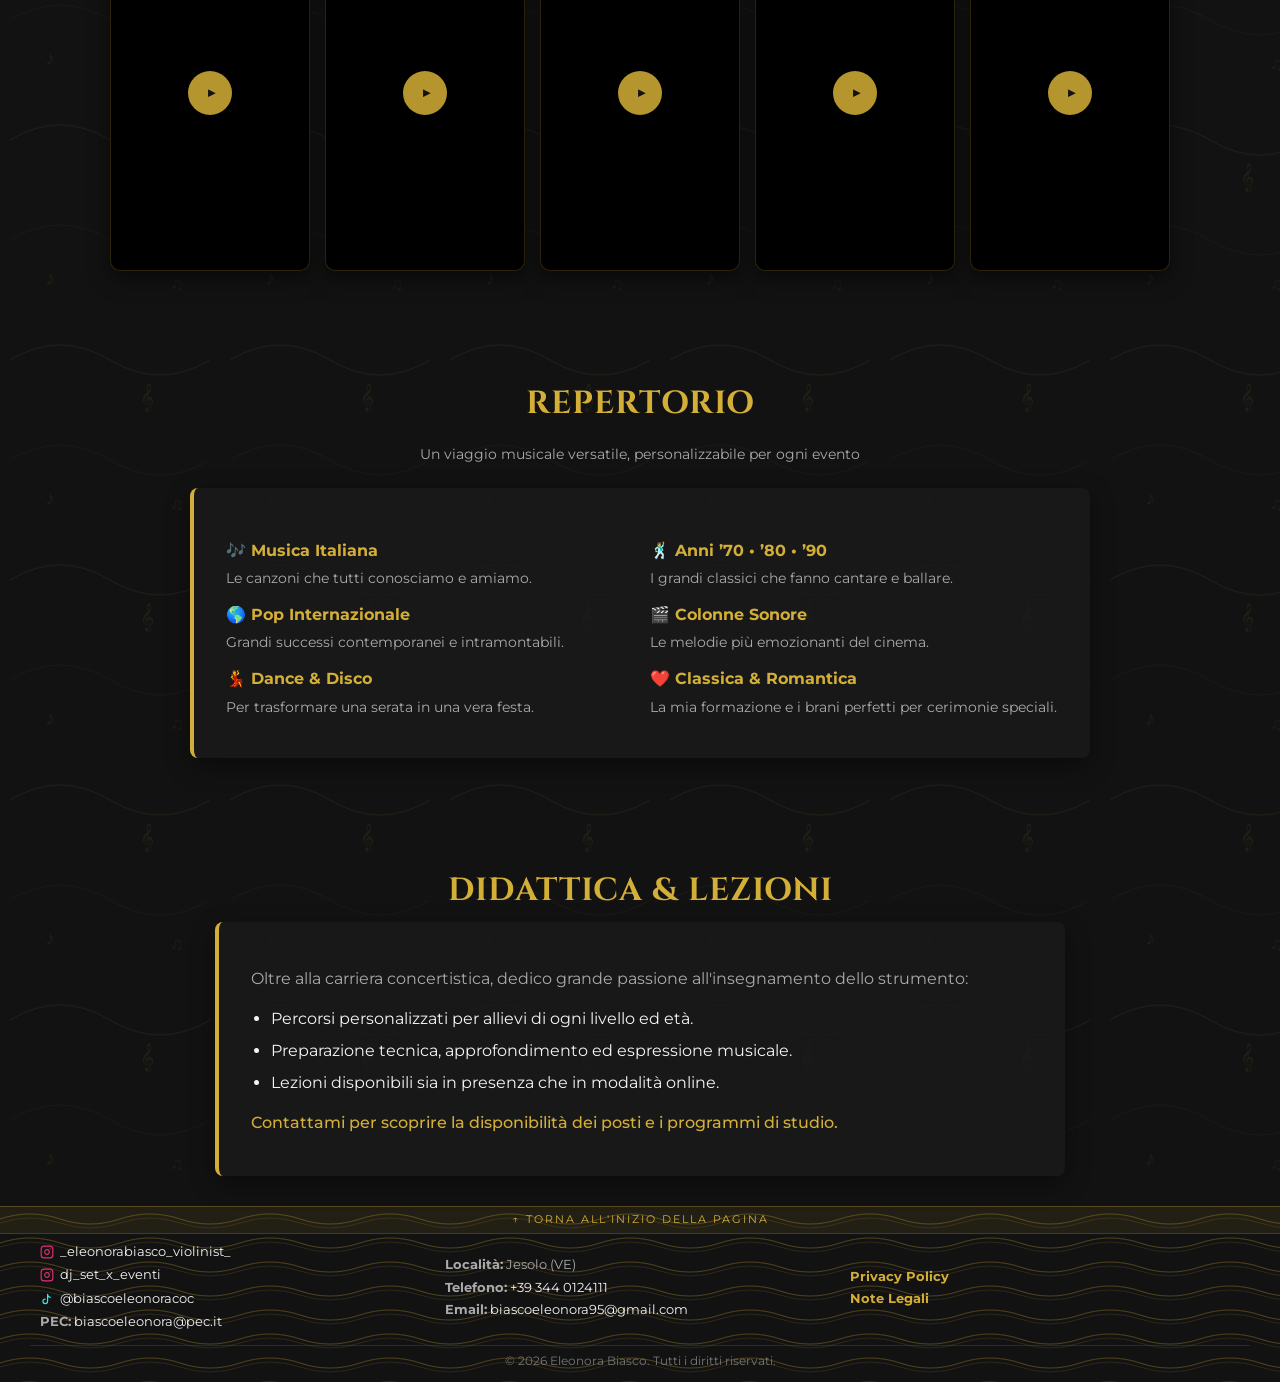
==== commit 798f1142: "ok" ====
--- a/index.html
+++ b/index.html
@@ -294,8 +294,8 @@
       </div>
 
       <div class="footer-col footer-col-right">
-        <p><a href="privacy.html" style="color: var(--primary-color);">Privacy Policy</a></p>
-        <p><a href="note-legali.html" style="color: var(--primary-color);">Note Legali</a></p>
+        <p><a href="privacy.html" class="footer-gold-link">Privacy Policy</a></p>
+        <p><a href="note-legali.html" class="footer-gold-link">Note Legali</a></p>
       </div>
 
     </div>
--- a/style.css
+++ b/style.css
@@ -675,10 +675,15 @@
   color: var(--primary-color);
 }
 
+.footer-gold-link {
+  color: var(--primary-color) !important;
+  font-weight: bold;
+}
+
 .footer-bottom-copyright {
   text-align: center;
   font-size: 0.72rem;
-  color: #777777; /* Grigio tenue come richiesto */
+  color: #777777;
   margin-top: 10px;
   border-top: 1px solid rgba(212, 175, 55, 0.15);
   padding-top: 6px;
@@ -688,20 +693,20 @@
 /* MEDIA QUERY OTTIMIZZATA PER SMARTPHONE */
 @media (max-width: 768px) {
   header {
-    padding: 2px 8px; /* Header ancora più sottile e piccolo */
+    padding: 1px 6px; /* Header ancora più sottile e piccolo */
     flex-direction: column;
-    gap: 1px;
+    gap: 0px;
   }
 
   .logo-link {
     height: auto;
     justify-content: center;
-    margin-bottom: 1px;
-  }
-
-  /* Logo superiore ingrandito su mobile */
+    margin-bottom: 0px;
+  }
+
+  /* Logo superiore ancora più grande su mobile */
   .header-logo {
-    height: 95px;
+    height: 110px;
     position: static;
     transform: none;
     margin-left: -4px;
@@ -711,14 +716,15 @@
     display: none;
   }
   
+  /* Voci del menu più piccole per scorrere meglio ed evitare ingombri */
   nav {
     display: flex;
     flex-wrap: nowrap;
-    gap: 10px;
+    gap: 8px;
     overflow-x: auto;
     width: 100%;
     justify-content: flex-start;
-    padding-bottom: 3px;
+    padding-bottom: 2px;
     -webkit-overflow-scrolling: touch;
   }
 
@@ -728,7 +734,7 @@
   
   nav a {
     margin-left: 0;
-    font-size: 0.68rem;
+    font-size: 0.58rem;
     white-space: nowrap;
   }
   
@@ -798,7 +804,7 @@
 
   /* FOOTER MOBILE OTTIMIZZATO */
   footer {
-    padding: 8px 10px 6px;
+    padding: 6px 10px 4px;
   }
 
   .footer-content {
@@ -806,54 +812,72 @@
     flex-direction: row;
     justify-content: space-between;
     align-items: flex-start;
-    gap: 4px;
+    gap: 2px;
     text-align: left;
   }
 
   .footer-col {
     min-width: unset !important;
     flex: 1;
-    font-size: 0.65rem;
+    font-size: 0.62rem;
     text-align: left !important;
   }
 
   .footer-col p {
-    font-size: 0.65rem;
+    font-size: 0.62rem;
     margin: 1px 0;
   }
 
+  /* Instagram e TikTok in grassetto bianco */
   .footer-social-link {
     justify-content: flex-start;
-    font-size: 0.65rem;
+    font-size: 0.62rem;
     gap: 4px;
     margin-bottom: 2px;
-  }
-
-  .footer-pec {
-    font-size: 0.6rem;
-    margin-top: 4px;
-  }
-
-  /* Spostato leggermente a destra e reso bianco brillante in grassetto */
+    color: #ffffff !important;
+    font-weight: bold;
+  }
+
+  /* PEC in grassetto bianco */
+  .footer-pec, .footer-pec a {
+    font-size: 0.58rem;
+    margin-top: 3px;
+    color: #ffffff !important;
+    font-weight: bold;
+  }
+
+  /* Sezione centrale spostata a destra, bianca e in grassetto */
   .footer-col-mid {
-    padding-left: 12px;
+    padding-left: 18px;
   }
 
   .footer-col-mid p, 
   .footer-col-mid p strong, 
   .footer-col-mid p a {
     color: #ffffff !important;
-    font-weight: 600;
-  }
-
+    font-weight: bold;
+  }
+
+  /* Privacy e Note Legali in giallo/oro grassetto (colore primario) */
   .footer-col.footer-col-right {
     text-align: right !important;
   }
 
+  .footer-col-right p {
+    margin: 2px 0;
+  }
+
+  .footer-gold-link {
+    color: var(--primary-color) !important;
+    font-weight: bold;
+    font-size: 0.62rem;
+  }
+
+  /* Copyright in grigio tenue in basso */
   .footer-bottom-copyright {
-    font-size: 0.62rem;
-    margin-top: 6px;
-    padding-top: 4px;
-    color: #777777; /* Grigio tenue */
+    font-size: 0.58rem;
+    margin-top: 4px;
+    padding-top: 3px;
+    color: #777777;
   }
 }
